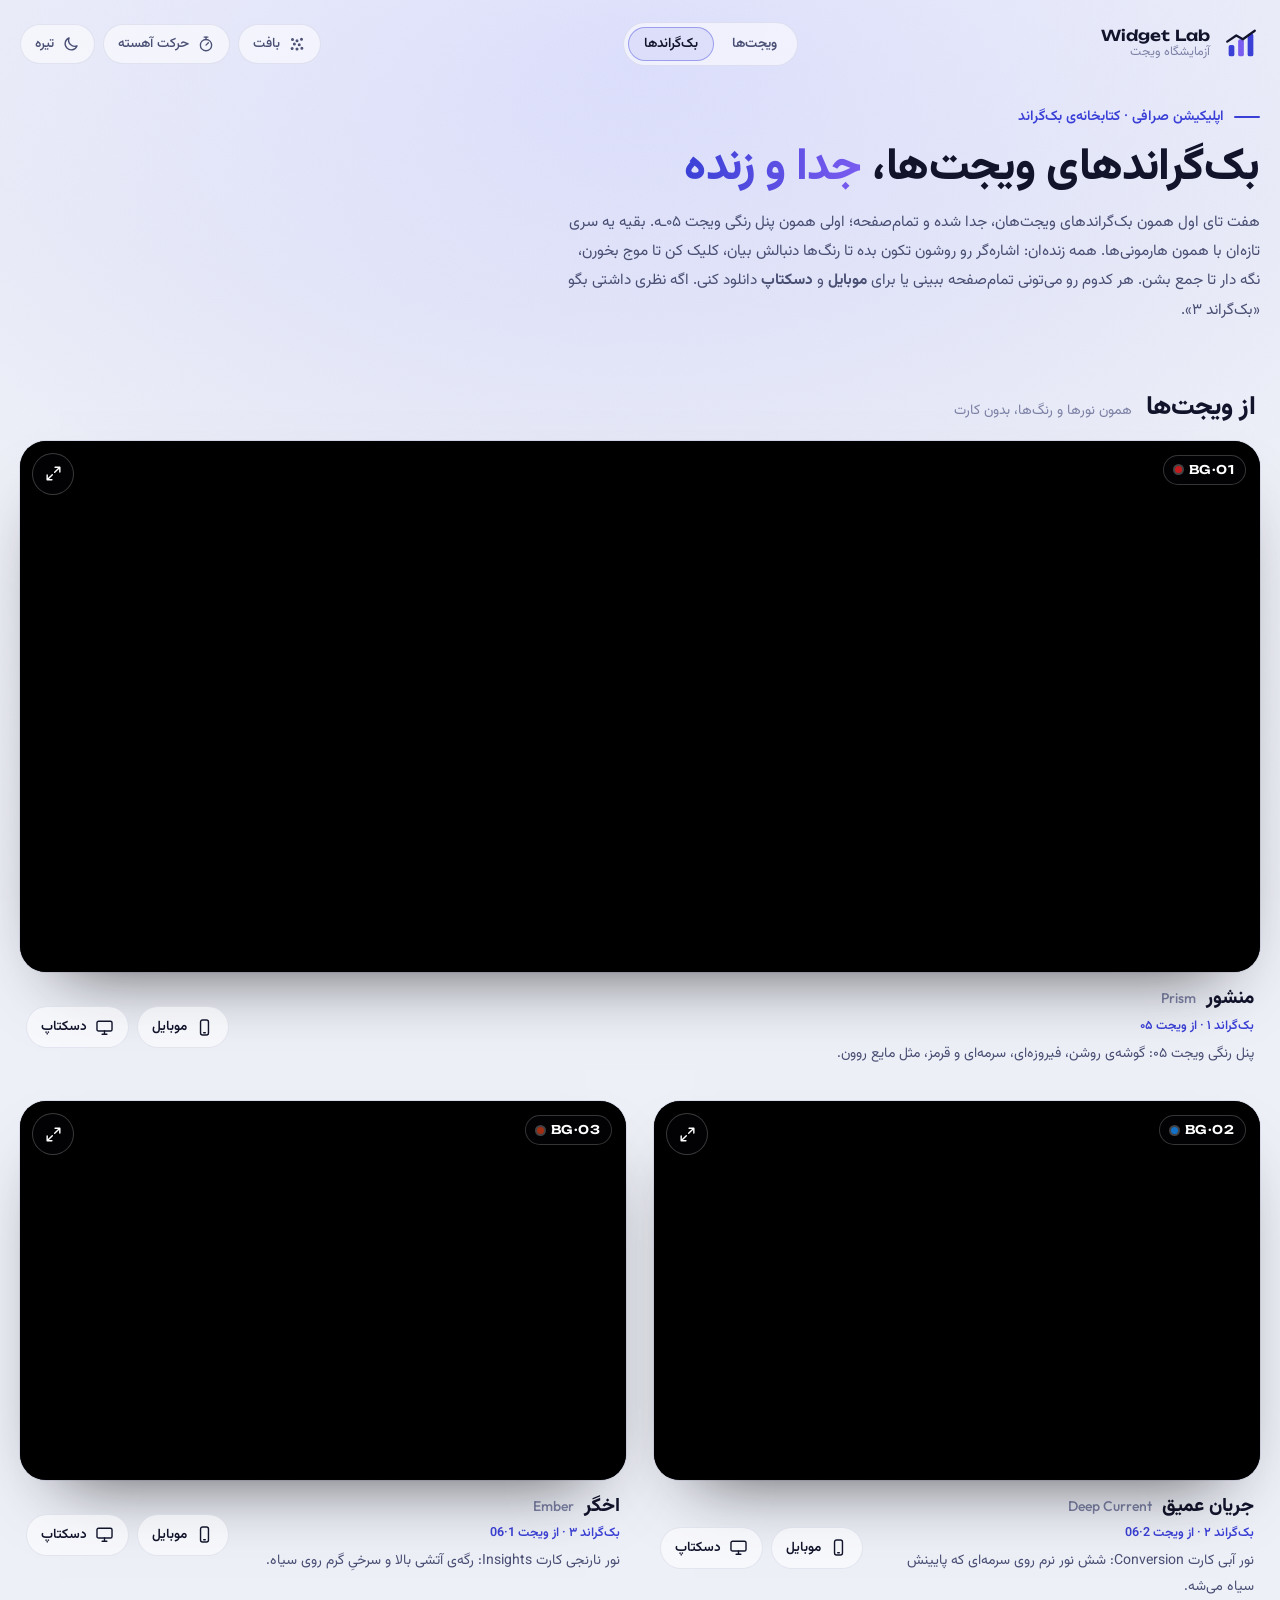
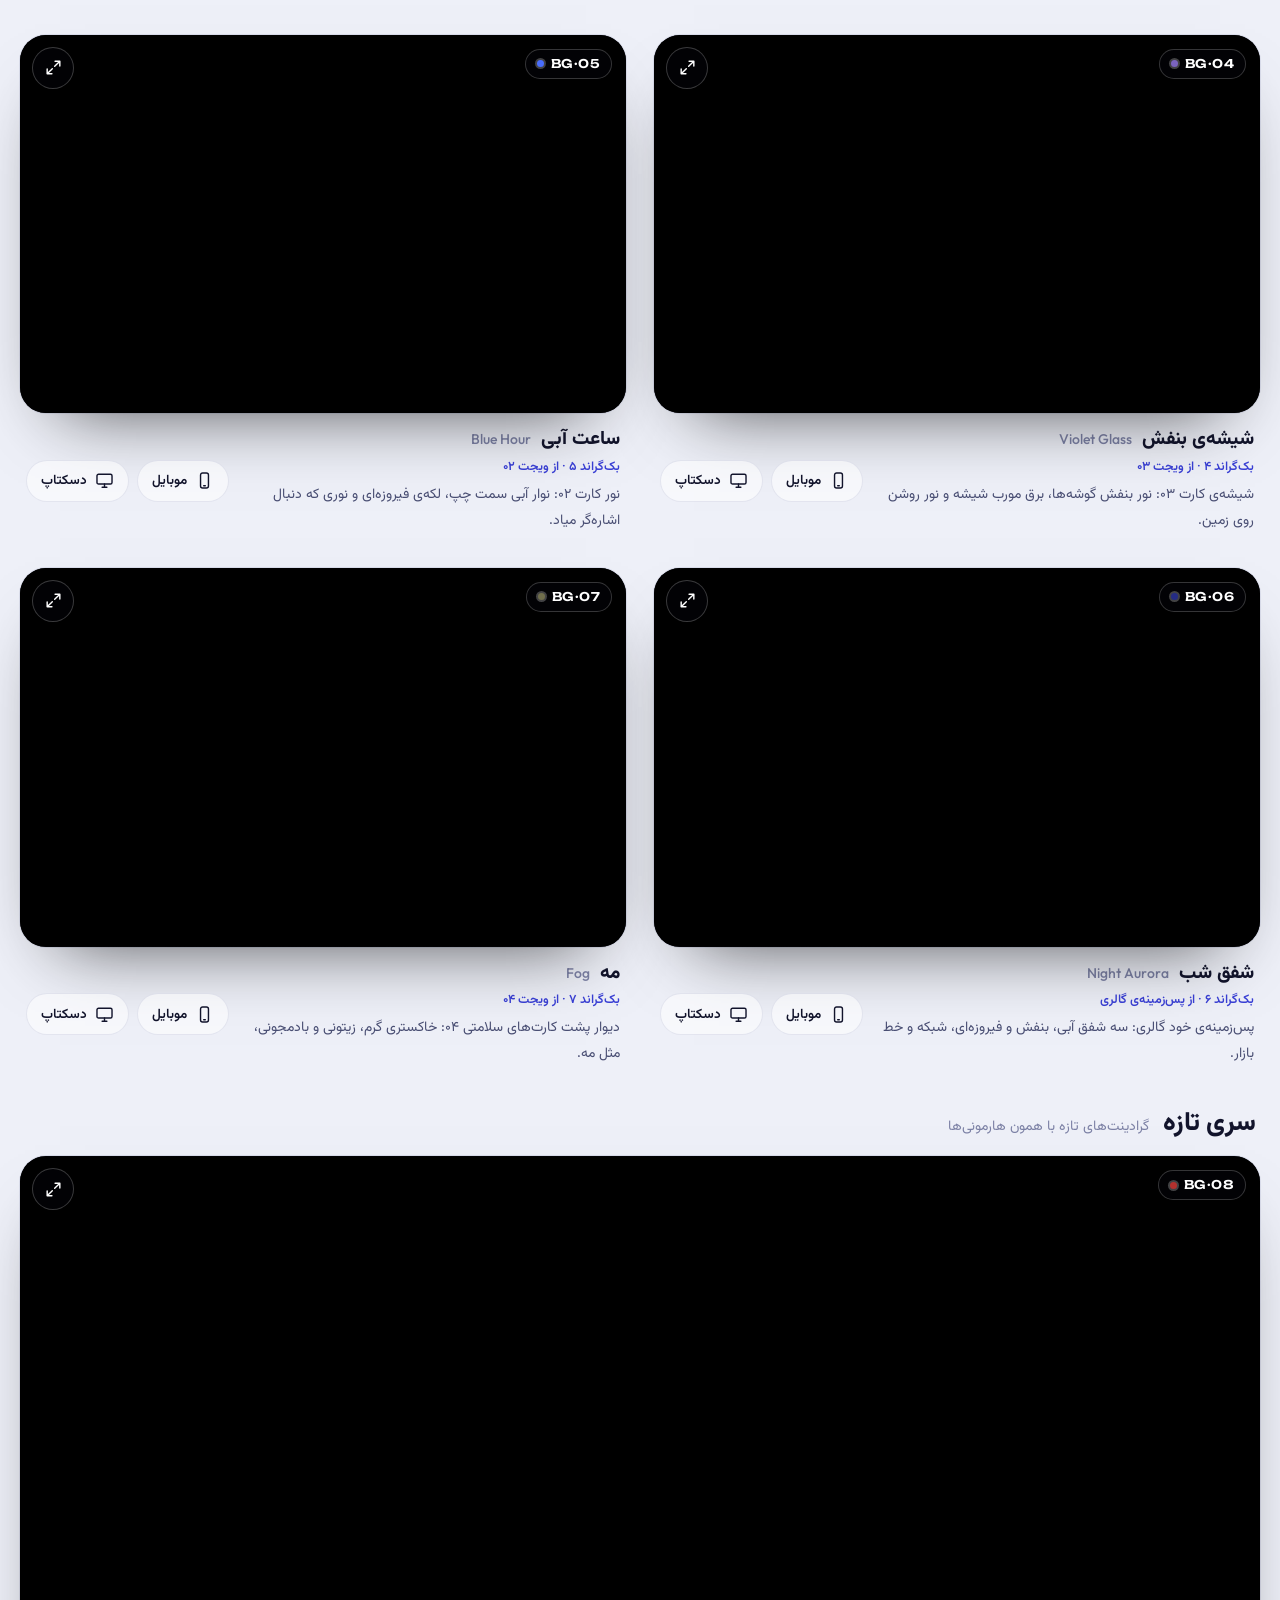
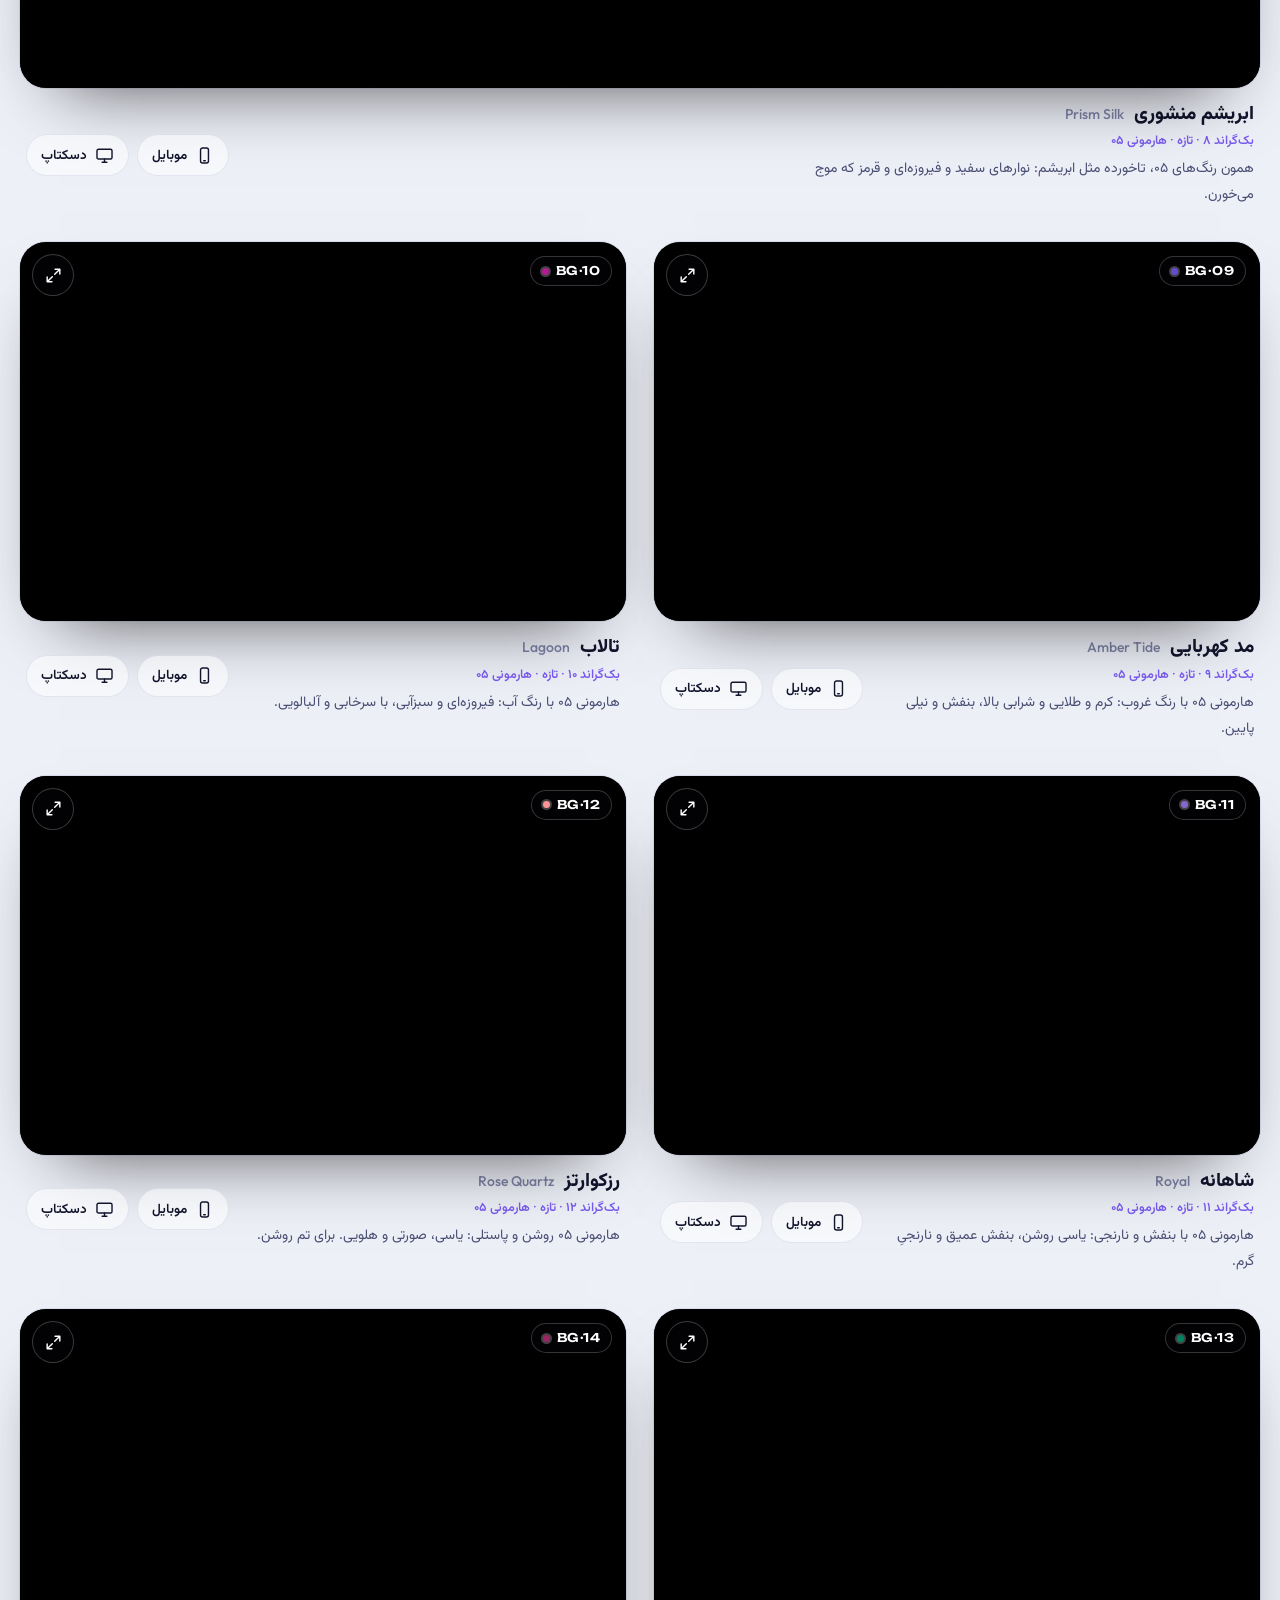
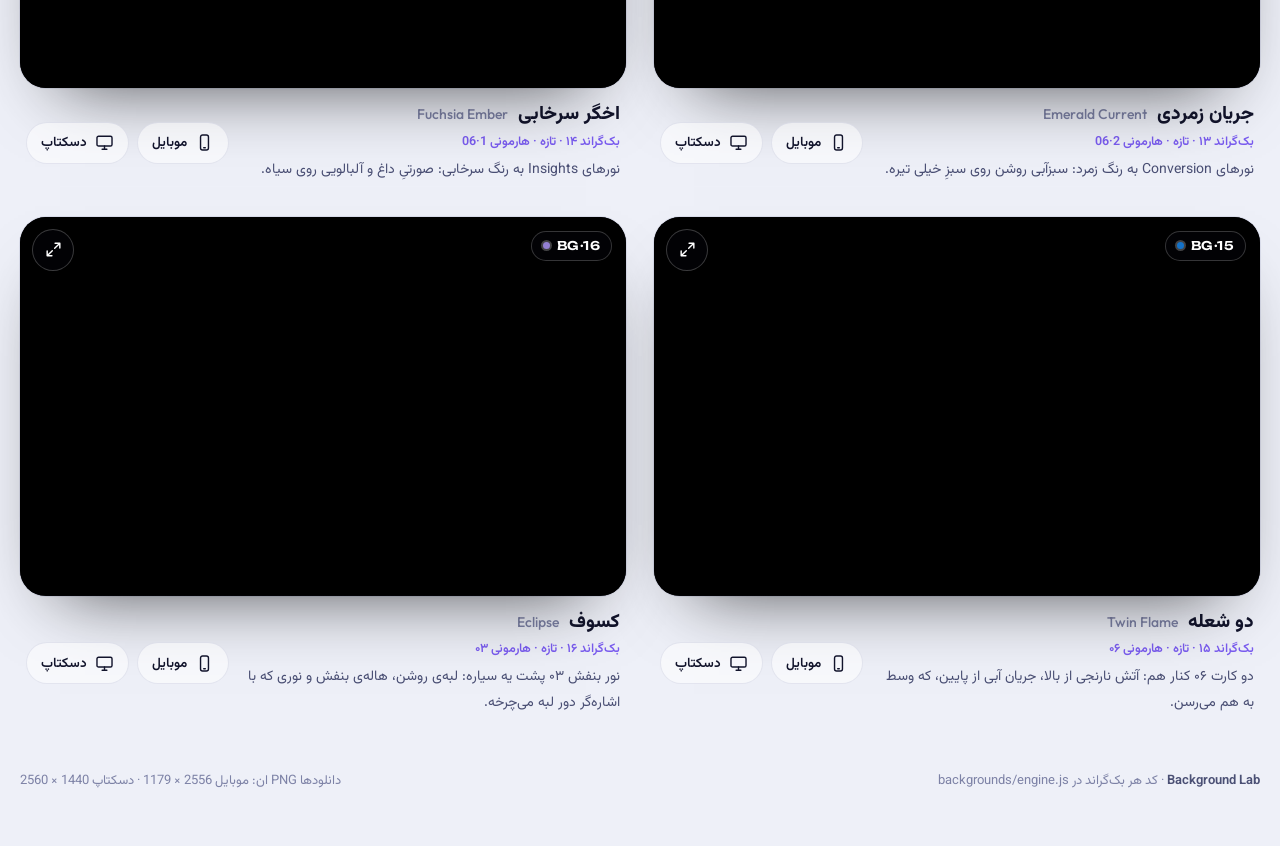
==== exchange-widgets/backgrounds/index.html @ 90648ab3 "Add the backgrounds section: the widgets' gradients, live and downloadable - backgrounds/: a page of" ====
<!doctype html>
<html lang="fa" dir="rtl">
<head>
<meta charset="utf-8">
<meta name="viewport" content="width=device-width, initial-scale=1, viewport-fit=cover">
<title>Background Lab</title>
<meta name="claude:viewport-fit-sides" content="cover">
<meta name="description" content="بک‌گراندهای گرادینت و شفق ویجت‌های اپ صرافی، جدا و زنده، با دانلود برای موبایل و دسکتاپ.">
<link rel="preconnect" href="https://fonts.googleapis.com">
<link rel="preconnect" href="https://fonts.gstatic.com" crossorigin>
<link rel="stylesheet" href="https://fonts.googleapis.com/css2?family=Outfit:wght@300..700&family=Unbounded:wght@500..800&family=Vazirmatn:wght@300..800&display=swap">
<!-- bundle:css -->
<link rel="stylesheet" href="../lab/lab.css">
<link rel="stylesheet" href="page.css">
<!-- /bundle:css -->
<script defer src="https://cdnjs.cloudflare.com/ajax/libs/gsap/3.13.0/gsap.min.js"></script>
<!-- bundle:js -->
<script defer src="../lab/lab.js"></script>
<script defer src="engine.js"></script>
<script defer src="page.js"></script>
<!-- /bundle:js -->
</head>
<body>
<!-- bundle:body -->
<div class="lab bgl" dir="rtl" lang="fa">
  <div class="bg" aria-hidden="true">
    <div class="bgl-ambient"></div>
    <div class="bg-grain"></div>
  </div>

  <header class="top">
    <a class="brand" href="#top" id="top">
      <svg class="brand-mark" viewBox="0 0 40 40" aria-hidden="true" focusable="false">
        <rect class="bm-bar" x="7" y="21" width="6" height="12" rx="2"/>
        <rect class="bm-bar b2" x="17" y="15" width="6" height="18" rx="2"/>
        <rect class="bm-bar" x="27" y="9" width="6" height="24" rx="2"/>
        <path class="bm-line" d="M5.5 17.5l9.5-6.5 7 4 12.5-9"/>
      </svg>
      <span class="brand-name"><b>Widget Lab</b><span>آزمایشگاه ویجت</span></span>
    </a>
    <nav class="sections" aria-label="بخش‌ها">
      <a href="../index.html" data-section="widgets">ویجت‌ها</a>
      <a href="#top" data-section="backgrounds" aria-current="page">بک‌گراندها</a>
    </nav>
    <div class="tools">
      <button class="tool" type="button" data-tool="grain" aria-pressed="false" title="بافت دانه‌دانه روی بک‌گراندها و فایل‌های دانلودی">
        <svg viewBox="0 0 24 24" aria-hidden="true" focusable="false"><circle cx="6" cy="6" r="1.1"/><circle cx="12" cy="7.5" r="1.1"/><circle cx="18" cy="5.5" r="1.1"/><circle cx="8.5" cy="12" r="1.1"/><circle cx="15" cy="13" r="1.1"/><circle cx="5.5" cy="18" r="1.1"/><circle cx="12" cy="18.5" r="1.1"/><circle cx="18.5" cy="17.5" r="1.1"/></svg>
        <span class="label">بافت</span>
      </button>
      <button class="tool" type="button" data-tool="slow" aria-pressed="false" title="همه‌ی حرکت‌ها چهار برابر آهسته">
        <svg viewBox="0 0 24 24" aria-hidden="true" focusable="false"><circle cx="12" cy="13.5" r="7.5"/><path d="M12 13.5l3.2-3.2"/><path d="M9.5 2.8h5"/><path d="M12 2.8v3.2"/></svg>
        <span class="label">حرکت آهسته</span>
      </button>
      <button class="tool" type="button" data-tool="theme" aria-label="پس‌زمینه‌ی روشن">
        <svg class="t-sun" viewBox="0 0 24 24" aria-hidden="true" focusable="false"><circle cx="12" cy="12" r="4"/><path d="M12 2.5v2M12 19.5v2M4.6 4.6 6 6M18 18l1.4 1.4M2.5 12h2M19.5 12h2M4.6 19.4 6 18M18 6l1.4-1.4"/></svg>
        <svg class="t-moon" viewBox="0 0 24 24" aria-hidden="true" focusable="false"><path d="M20 14.6A8.2 8.2 0 0 1 9.4 4a8.2 8.2 0 1 0 10.6 10.6z"/></svg>
        <span class="label">روشن</span>
      </button>
    </div>
  </header>

  <section class="intro" aria-labelledby="bgl-title">
    <p class="eyebrow">اپلیکیشن صرافی · کتابخانه‌ی بک‌گراند</p>
    <h1 id="bgl-title">بک‌گراندهای ویجت‌ها، <span class="grad">جدا و زنده</span></h1>
    <p class="lead">هفت تای اول همون بک‌گراندهای ویجت‌هان، جدا شده و تمام‌صفحه؛ اولی همون پنل رنگی ویجت ۰۵ـه. بقیه یه سری تازه‌ان با همون هارمونی‌ها. همه زنده‌ان: اشاره‌گر رو روشون تکون بده تا رنگ‌ها دنبالش بیان، کلیک کن تا موج بخورن، نگه دار تا جمع بشن. هر کدوم رو می‌تونی تمام‌صفحه ببینی یا برای <b>موبایل</b> و <b>دسکتاپ</b> دانلود کنی. اگه نظری داشتی بگو «بک‌گراند ۳».</p>
  </section>

  <section class="bgl-group" aria-labelledby="bgl-g1">
    <div class="bgl-head">
      <h2 id="bgl-g1">از ویجت‌ها</h2>
      <p>همون نورها و رنگ‌ها، بدون کارت</p>
    </div>
    <div class="bgl-grid" data-group="from"></div>
  </section>

  <section class="bgl-group" aria-labelledby="bgl-g2">
    <div class="bgl-head">
      <h2 id="bgl-g2">سری تازه</h2>
      <p>گرادینت‌های تازه با همون هارمونی‌ها</p>
    </div>
    <div class="bgl-grid" data-group="new"></div>
  </section>

  <footer class="foot">
    <p><b>Background Lab</b> · کد هر بک‌گراند در <bdi dir="ltr">backgrounds/engine.js</bdi></p>
    <p>دانلودها PNG ان: موبایل <bdi dir="ltr">1179 × 2556</bdi> · دسکتاپ <bdi dir="ltr">2560 × 1440</bdi></p>
  </footer>

  <div class="bgl-viewer" role="dialog" aria-modal="true" aria-labelledby="bglv-name" tabindex="-1" hidden>
    <canvas class="bgl-field" aria-hidden="true"></canvas>
    <canvas class="bglv-prev" aria-hidden="true"></canvas>
    <canvas class="bgl-over" aria-hidden="true"></canvas>
    <i class="bgl-grain" aria-hidden="true"></i>
    <div class="bglv-ui">
      <div class="bglv-top">
        <span class="bgl-num js-vnum">BG·01</span>
        <h2 class="bglv-name" id="bglv-name"><span class="js-vfa"></span><span class="bglv-en js-ven" lang="en" dir="ltr"></span></h2>
        <button class="bglv-btn bglv-close" type="button" aria-label="بستن" title="بستن (Esc)">
          <svg viewBox="0 0 24 24" aria-hidden="true" focusable="false"><path d="M6 6l12 12M18 6 6 18"/></svg>
        </button>
      </div>
      <p class="bglv-hint">اشاره‌گر رو تکون بده · کلیک کن · نگه دار</p>
      <div class="bglv-bar">
        <button class="bglv-btn" type="button" data-v="prev" aria-label="بک‌گراند قبلی" title="قبلی (→)">
          <svg viewBox="0 0 24 24" aria-hidden="true" focusable="false"><path d="M9 6l6 6-6 6"/></svg>
        </button>
        <button class="bglv-btn" type="button" data-v="pause" aria-pressed="false" aria-label="نگه داشتن حرکت" title="مکث (Space)">
          <svg class="i-pause" viewBox="0 0 24 24" aria-hidden="true" focusable="false"><path d="M9 6v12M15 6v12"/></svg>
          <svg class="i-play" viewBox="0 0 24 24" aria-hidden="true" focusable="false"><path d="M8 5.5v13l11-6.5z"/></svg>
        </button>
        <button class="bglv-btn is-wide js-dl" type="button" data-kind="phone" aria-label="دانلود برای موبایل">
          <svg viewBox="0 0 24 24" aria-hidden="true" focusable="false"><rect x="7" y="2.5" width="10" height="19" rx="2.6"/><path d="M11 18.6h2"/></svg>
          <span>موبایل</span>
        </button>
        <button class="bglv-btn is-wide js-dl" type="button" data-kind="desktop" aria-label="دانلود برای دسکتاپ">
          <svg viewBox="0 0 24 24" aria-hidden="true" focusable="false"><rect x="2.5" y="4" width="19" height="12.5" rx="2"/><path d="M9 20.5h6M12 16.5v4"/></svg>
          <span>دسکتاپ</span>
        </button>
        <button class="bglv-btn js-fs" type="button" aria-label="تمام‌صفحه‌ی واقعی" title="تمام‌صفحه">
          <svg viewBox="0 0 24 24" aria-hidden="true" focusable="false"><path d="M4 9V4h5M20 9V4h-5M4 15v5h5M20 15v5h-5"/></svg>
        </button>
        <button class="bglv-btn" type="button" data-v="next" aria-label="بک‌گراند بعدی" title="بعدی (←)">
          <svg viewBox="0 0 24 24" aria-hidden="true" focusable="false"><path d="M15 6l-6 6 6 6"/></svg>
        </button>
      </div>
    </div>
  </div>

  <p class="bgl-toast" role="status" aria-live="polite"></p>
</div>
<!-- /bundle:body -->
</body>
</html>
---- exchange-widgets/lab/lab.css ----
/* ==========================================================================
   Widget Lab · gallery shell for the exchange-app widgets
   Layout: a compact masthead, then one full-width "stage" per widget:
   the number and notes on the start side, the live widget on the end side.
   Palette: night ink with indigo light (dark-first); a pale ledger in light.
   ========================================================================== */
:root {
  color-scheme: dark;
  --bg: #05060d;
  --bg-lift: #0d1022;
  --ink: #eef0ff;
  --ink-2: #a9aed2;
  --ink-3: #6f7499;
  --accent: #8f94ff;
  --accent-2: #c3b5ff;
  --accent-wash: rgba(143, 148, 255, .14);
  --surface: rgba(255, 255, 255, .03);
  --surface-2: rgba(255, 255, 255, .055);
  --panel-a: rgba(16, 18, 38, .94);
  --panel-b: rgba(9, 10, 24, .96);
  --edge: rgba(255, 255, 255, .085);
  --edge-2: rgba(255, 255, 255, .17);
  --aurora-1: rgba(66, 80, 255, .5);
  --aurora-2: rgba(144, 92, 246, .34);
  --aurora-3: rgba(30, 190, 255, .17);
  --grid: rgba(165, 172, 255, .07);
  --market-line: rgba(150, 156, 255, .38);
  --market-fill: rgba(91, 97, 246, .12);
  --spot: rgba(110, 118, 255, .17);
  --grain: .085;
  --stage-glow: rgba(86, 96, 255, .3);
  --stage-dots: rgba(196, 202, 255, .1);
  --num-a: #ffffff;
  --num-b: #8f94ff;
  --focus: #c3c6ff;
  --w01-tray-a: #2a2d4a;
  --w01-tray-b: #14162c;
  --w01-tray-rim: rgba(255, 255, 255, .14);
  --w01-tray-drop: rgba(0, 0, 0, .5);
  --w01-floor: rgba(70, 78, 255, .28);

  --font-fa: "Vazirmatn", Tahoma, "Segoe UI", system-ui, sans-serif;
  --font-display: "Unbounded", "Outfit", "Vazirmatn", system-ui, sans-serif;
  --font-latin: "Outfit", "Vazirmatn", system-ui, sans-serif;
  --max: 1240px;
  --stage-r: 34px;
}
@media (prefers-color-scheme: light) {
  :root:not([data-theme="dark"]) {
    color-scheme: light;
    --bg: #eef0f8;
    --bg-lift: #f8f9fd;
    --ink: #12142c;
    --ink-2: #4a4f74;
    --ink-3: #7d82a6;
    --accent: #3a40d6;
    --accent-2: #7a5cf0;
    --accent-wash: rgba(58, 64, 214, .1);
    --surface: rgba(255, 255, 255, .55);
    --surface-2: rgba(255, 255, 255, .82);
    --panel-a: rgba(255, 255, 255, .9);
    --panel-b: rgba(247, 248, 253, .94);
    --edge: rgba(28, 34, 110, .09);
    --edge-2: rgba(28, 34, 110, .18);
    --aurora-1: rgba(120, 134, 255, .36);
    --aurora-2: rgba(196, 164, 255, .42);
    --aurora-3: rgba(120, 214, 255, .34);
    --grid: rgba(40, 50, 150, .07);
    --market-line: rgba(58, 64, 214, .36);
    --market-fill: rgba(58, 64, 214, .07);
    --spot: rgba(120, 132, 255, .16);
    --grain: .05;
    --stage-glow: rgba(120, 132, 255, .24);
    --stage-dots: rgba(40, 50, 150, .09);
    --num-a: #12142c;
    --num-b: #3a40d6;
    --focus: #3a40d6;
    --w01-tray-a: #ececec;
    --w01-tray-b: #cecece;
    --w01-tray-rim: rgba(255, 255, 255, .8);
    --w01-tray-drop: rgba(20, 24, 70, .2);
    --w01-floor: rgba(20, 24, 70, .2);
  }
}
:root[data-theme="light"] {
  color-scheme: light;
  --bg: #eef0f8;
  --bg-lift: #f8f9fd;
  --ink: #12142c;
  --ink-2: #4a4f74;
  --ink-3: #7d82a6;
  --accent: #3a40d6;
  --accent-2: #7a5cf0;
  --accent-wash: rgba(58, 64, 214, .1);
  --surface: rgba(255, 255, 255, .55);
  --surface-2: rgba(255, 255, 255, .82);
  --panel-a: rgba(255, 255, 255, .9);
  --panel-b: rgba(247, 248, 253, .94);
  --edge: rgba(28, 34, 110, .09);
  --edge-2: rgba(28, 34, 110, .18);
  --aurora-1: rgba(120, 134, 255, .36);
  --aurora-2: rgba(196, 164, 255, .42);
  --aurora-3: rgba(120, 214, 255, .34);
  --grid: rgba(40, 50, 150, .07);
  --market-line: rgba(58, 64, 214, .36);
  --market-fill: rgba(58, 64, 214, .07);
  --spot: rgba(120, 132, 255, .16);
  --grain: .05;
  --stage-glow: rgba(120, 132, 255, .24);
  --stage-dots: rgba(40, 50, 150, .09);
  --num-a: #12142c;
  --num-b: #3a40d6;
  --focus: #3a40d6;
  --w01-tray-a: #ececec;
  --w01-tray-b: #cecece;
  --w01-tray-rim: rgba(255, 255, 255, .8);
  --w01-tray-drop: rgba(20, 24, 70, .2);
  --w01-floor: rgba(20, 24, 70, .2);
}
:root[data-theme="dark"] { color-scheme: dark; }

*,
*::before,
*::after { box-sizing: border-box; }
html { -webkit-text-size-adjust: 100%; }
body {
  margin: 0;
  background: var(--bg);
  color: var(--ink);
  font-family: var(--font-fa);
}

.lab {
  position: relative;
  min-height: 100vh;
  overflow-x: clip;
  padding-left: max(16px, env(safe-area-inset-left, 0px));
  padding-right: max(16px, env(safe-area-inset-right, 0px));
  padding-block: 0 40px;
  font-family: var(--font-fa);
  color: var(--ink);
  background: var(--bg);
  isolation: isolate;
}
.lab ::selection { background: var(--accent-wash); }
.lab :focus-visible { outline: 2px solid var(--focus); outline-offset: 3px; }

/* ── background ───────────────────────────────────────────── */
.bg {
  position: fixed;
  inset: 0;
  z-index: -1;
  overflow: hidden;
  pointer-events: none;
  background: radial-gradient(120% 75% at 50% -12%, var(--bg-lift), var(--bg) 62%);
}
.bg-aurora {
  position: absolute;
  width: 72vmax;
  height: 72vmax;
  border-radius: 50%;
  background: radial-gradient(closest-side, var(--c), transparent 72%);
  will-change: transform;
  animation: lab-drift 40s ease-in-out infinite alternate;
}
.bg-aurora.a1 { --c: var(--aurora-1); top: -34vmax; left: -18vmax; }
.bg-aurora.a2 { --c: var(--aurora-2); top: -26vmax; right: -28vmax; animation-duration: 48s; animation-delay: -14s; }
.bg-aurora.a3 { --c: var(--aurora-3); top: 38vh; left: 22vw; width: 58vmax; height: 58vmax; animation-duration: 56s; animation-delay: -26s; }
@keyframes lab-drift {
  0% { transform: translate3d(0, 0, 0) scale(1); }
  50% { transform: translate3d(7vw, 5vh, 0) scale(1.12); }
  100% { transform: translate3d(-5vw, 9vh, 0) scale(.94); }
}
.bg-grid {
  position: absolute;
  inset: 0;
  background-image:
    linear-gradient(var(--grid) 1px, transparent 1px),
    linear-gradient(90deg, var(--grid) 1px, transparent 1px);
  background-size: 56px 56px;
  background-position: 50% 0;
  -webkit-mask-image: radial-gradient(ellipse 85% 65% at 50% 22%, #000 25%, transparent 78%);
  mask-image: radial-gradient(ellipse 85% 65% at 50% 22%, #000 25%, transparent 78%);
}
.bg-market { position: absolute; left: 0; right: 0; bottom: 0; height: 42vh; direction: ltr; }
.bg-market svg { position: absolute; left: 0; bottom: 0; width: 200%; height: 100%; will-change: transform; animation: lab-market 110s linear infinite; }
.bg-market svg.back { height: 82%; opacity: .55; animation-duration: 170s; }
.bg-market .m-line { fill: none; stroke: var(--market-line); stroke-width: 1.5; vector-effect: non-scaling-stroke; }
.bg-market .m-fill { fill: url(#lab-market-fill); }
.bg-market .m-stop-a { stop-color: var(--market-fill); }
.bg-market .m-stop-b { stop-color: var(--market-fill); stop-opacity: 0; }
@keyframes lab-market { to { transform: translate3d(-50%, 0, 0); } }
.bg-spot {
  position: absolute;
  left: 0;
  top: 0;
  width: 900px;
  height: 900px;
  margin: -450px 0 0 -450px;
  border-radius: 50%;
  background: radial-gradient(closest-side, var(--spot), transparent);
  transform: translate3d(50vw, 28vh, 0);
  will-change: transform;
}
.bg-grain {
  position: absolute;
  inset: 0;
  opacity: var(--grain);
  background-image: url("data:image/svg+xml,%3Csvg xmlns='http://www.w3.org/2000/svg' width='240' height='240'%3E%3Cfilter id='n'%3E%3CfeTurbulence type='fractalNoise' baseFrequency='.85' numOctaves='2' stitchTiles='stitch'/%3E%3CfeColorMatrix values='0 0 0 0 .5 0 0 0 0 .5 0 0 0 0 .55 0 0 0 1.4 -.35'/%3E%3C/filter%3E%3Crect width='100%25' height='100%25' filter='url(%23n)'/%3E%3C/svg%3E");
}

/* ── masthead ─────────────────────────────────────────────── */
.top {
  max-width: var(--max);
  margin-inline: auto;
  padding-block: 22px 0;
  display: flex;
  align-items: center;
  justify-content: space-between;
  gap: 16px;
  flex-wrap: wrap;
}
.brand { display: inline-flex; align-items: center; gap: 12px; color: var(--ink); text-decoration: none; }
.brand-mark { width: 38px; height: 38px; flex: none; }
.brand-mark .bm-bar { fill: var(--accent); }
.brand-mark .bm-bar.b2 { fill: var(--accent-2); }
.brand-mark .bm-line { fill: none; stroke: var(--ink); stroke-width: 2.4; stroke-linecap: round; stroke-linejoin: round; }
.brand-name { display: grid; gap: 2px; line-height: 1.1; }
.brand-name b { font: 600 15px/1.1 var(--font-display); letter-spacing: .01em; direction: ltr; text-align: start; }
.brand-name span { font-size: 12.5px; color: var(--ink-3); }

/* the section switch in the header: widgets | backgrounds */
.sections {
  display: inline-flex;
  padding: 4px;
  gap: 2px;
  border: 1px solid var(--edge);
  border-radius: 999px;
  background: var(--surface);
}
.sections a {
  display: inline-flex;
  align-items: center;
  height: 34px;
  padding-inline: 16px;
  border-radius: 999px;
  color: var(--ink-2);
  font: 600 13.5px/1 var(--font-fa);
  text-decoration: none;
  transition: background-color .25s ease, color .25s ease;
}
.sections a:hover { color: var(--ink); background: var(--surface-2); }
.sections a[aria-current="page"] { color: var(--ink); background: var(--accent-wash); box-shadow: inset 0 0 0 1px color-mix(in srgb, var(--accent) 40%, transparent); }
@media (max-width: 940px) {
  .sections { order: 3; width: 100%; justify-content: center; }
  .sections a { flex: 1; justify-content: center; }
}

.tools { display: flex; align-items: center; gap: 8px; }
.tool {
  display: inline-flex;
  align-items: center;
  gap: 8px;
  height: 40px;
  padding-inline: 14px;
  border: 1px solid var(--edge);
  border-radius: 999px;
  background: var(--surface);
  color: var(--ink-2);
  font: 500 13.5px/1 var(--font-fa);
  cursor: pointer;
  transition: background-color .25s ease, color .25s ease, border-color .25s ease, transform .25s ease;
}
.tool:hover { color: var(--ink); border-color: var(--edge-2); background: var(--surface-2); }
.tool:active { transform: scale(.97); }
.tool svg { width: 18px; height: 18px; flex: none; fill: none; stroke: currentColor; stroke-width: 1.8; stroke-linecap: round; stroke-linejoin: round; }
.tool[aria-pressed="true"] { color: var(--ink); background: var(--accent-wash); border-color: color-mix(in srgb, var(--accent) 45%, transparent); }
.tool .t-moon { display: none; }
:root[data-theme-now="light"] .tool .t-sun { display: none; }
:root[data-theme-now="light"] .tool .t-moon { display: block; }

/* ── intro ────────────────────────────────────────────────── */
.intro {
  max-width: var(--max);
  margin-inline: auto;
  padding-block: clamp(26px, 3.4vw, 40px) clamp(20px, 2.4vw, 28px);
  display: grid;
  gap: 12px;
}
.eyebrow {
  margin: 0;
  display: inline-flex;
  align-items: center;
  gap: 10px;
  color: var(--accent);
  font-size: 14px;
  font-weight: 600;
}
.eyebrow::before { content: ""; width: 26px; height: 2px; border-radius: 2px; background: currentColor; }
.intro h1 {
  margin: 0;
  font-weight: 800;
  font-size: clamp(28px, 3.5vw, 46px);
  line-height: 1.25;
  letter-spacing: -.01em;
  text-wrap: balance;
}
.intro h1 .grad {
  background: linear-gradient(90deg, var(--accent), var(--accent-2));
  -webkit-background-clip: text;
  background-clip: text;
  color: transparent;
}
.lead { margin: 0; max-width: 78ch; color: var(--ink-2); font-size: clamp(14.5px, 1.2vw, 16px); line-height: 1.9; }
.index { display: flex; flex-wrap: wrap; gap: 10px; margin-top: 4px; }
.index a {
  display: inline-flex;
  align-items: center;
  gap: 10px;
  min-height: 42px;
  padding: 6px 8px 6px 16px;
  border: 1px solid var(--edge);
  border-radius: 999px;
  background: var(--surface);
  color: var(--ink);
  font-size: 14px;
  text-decoration: none;
  transition: border-color .25s ease, background-color .25s ease, transform .25s ease;
}
.index a:hover { border-color: var(--edge-2); background: var(--surface-2); transform: translateY(-2px); }
.index a b {
  display: inline-grid;
  place-items: center;
  min-width: 34px;
  height: 30px;
  padding-inline: 8px;
  border-radius: 999px;
  background: var(--accent-wash);
  color: var(--accent);
  font: 600 12.5px/1 var(--font-display);
  direction: ltr;
}

/* ── stages ───────────────────────────────────────────────── */
.stages {
  max-width: var(--max);
  margin-inline: auto;
  display: grid;
  gap: 28px;
}
.stage {
  position: relative;
  display: grid;
  grid-template-columns: minmax(0, .92fr) minmax(0, 1.28fr);
  border: 1px solid var(--edge);
  border-radius: var(--stage-r);
  background: linear-gradient(180deg, var(--panel-a), var(--panel-b));
  box-shadow: 0 30px 80px -40px rgba(0, 0, 0, .55);
  overflow: hidden;
  overflow: clip;
  isolation: isolate;
  scroll-margin-top: 24px;
}
.stage::before {
  content: "";
  position: absolute;
  inset: 0;
  border-radius: inherit;
  padding: 1px;
  background: linear-gradient(140deg, color-mix(in srgb, var(--accent) 55%, transparent), transparent 35%, transparent 65%, color-mix(in srgb, var(--accent-2) 40%, transparent));
  -webkit-mask: linear-gradient(#000 0 0) content-box, linear-gradient(#000 0 0);
  -webkit-mask-composite: xor;
  mask: linear-gradient(#000 0 0) content-box exclude, linear-gradient(#000 0 0);
  pointer-events: none;
  opacity: .7;
}

.stage-info {
  min-width: 0;
  padding: clamp(24px, 3.2vw, 46px);
  display: flex;
  flex-direction: column;
  gap: 14px;
}
.stage-id { display: flex; align-items: flex-end; gap: 16px; flex-wrap: wrap; }
.stage-num {
  margin: 0;
  direction: ltr;
  display: inline-flex;
  font: 700 clamp(86px, 10.5vw, 148px)/.8 var(--font-display);
  letter-spacing: -.05em;
  background: linear-gradient(180deg, var(--num-a) 10%, var(--num-b) 95%);
  -webkit-background-clip: text;
  background-clip: text;
  color: transparent;
  padding-block: .06em .02em;
}
.stage-num span { display: inline-block; animation: lab-num-in 1.3s cubic-bezier(.16, 1, .3, 1) both; }
.stage-num span:nth-child(2) { animation-delay: .12s; }
@keyframes lab-num-in {
  from { transform: translateY(42%) rotateX(70deg); opacity: 0; filter: blur(6px); }
  to { transform: none; opacity: 1; filter: none; }
}
.stage-kicker { margin: 0 0 .5em; display: grid; gap: 4px; }
.stage-kicker b { font-size: 15px; font-weight: 700; color: var(--accent); }
.stage-kicker span { font: 500 12px/1.2 var(--font-latin); color: var(--ink-3); letter-spacing: .08em; text-transform: uppercase; direction: ltr; text-align: end; }
.stage-title { margin: 6px 0 0; font-size: clamp(24px, 2.6vw, 32px); font-weight: 800; line-height: 1.3; text-wrap: balance; }
.stage-en { margin: -4px 0 0; color: var(--ink-3); font: 500 14px/1.4 var(--font-latin); direction: ltr; text-align: end; }
.stage-desc { margin: 4px 0 0; color: var(--ink-2); font-size: 15px; line-height: 1.95; max-width: 46ch; }

.hints { list-style: none; margin: 6px 0 0; padding: 0; display: grid; gap: 10px; }
.hints li {
  display: grid;
  grid-template-columns: 36px minmax(0, 1fr);
  gap: 12px;
  align-items: center;
  font-size: 14px;
  line-height: 1.75;
  color: var(--ink-2);
}
.hints li b { color: var(--ink); font-weight: 600; }
.hints svg {
  width: 36px;
  height: 36px;
  padding: 8px;
  border-radius: 12px;
  border: 1px solid var(--edge);
  background: var(--surface);
  fill: none;
  stroke: var(--accent);
  stroke-width: 1.8;
  stroke-linecap: round;
  stroke-linejoin: round;
}

.stage-actions { display: flex; flex-wrap: wrap; gap: 10px; margin-top: 10px; }
.btn {
  display: inline-flex;
  align-items: center;
  gap: 9px;
  height: 44px;
  padding-inline: 18px;
  border: 1px solid var(--edge);
  border-radius: 999px;
  background: var(--surface);
  color: var(--ink);
  font: 600 14px/1 var(--font-fa);
  cursor: pointer;
  transition: background-color .25s ease, border-color .25s ease, transform .2s ease;
}
.btn:hover { background: var(--surface-2); border-color: var(--edge-2); }
.btn:active { transform: scale(.97); }
.btn svg { width: 18px; height: 18px; fill: none; stroke: currentColor; stroke-width: 2; stroke-linecap: round; stroke-linejoin: round; }
.btn.primary { background: var(--accent); border-color: transparent; color: #fff; }
:root[data-theme-now="dark"] .btn.primary { color: #0b0c1d; }
.btn.primary:hover { background: color-mix(in srgb, var(--accent) 88%, #fff); }
.btn .dot { width: 9px; height: 9px; border-radius: 50%; background: var(--ink-3); box-shadow: 0 0 0 0 transparent; transition: background-color .25s ease; }
.btn[aria-pressed="true"] { border-color: color-mix(in srgb, #2fd27a 55%, transparent); background: color-mix(in srgb, #2fd27a 12%, transparent); }
.btn[aria-pressed="true"] .dot { background: #2fd27a; animation: lab-live 1.6s ease-out infinite; }
@keyframes lab-live {
  0% { box-shadow: 0 0 0 0 rgba(47, 210, 122, .55); }
  100% { box-shadow: 0 0 0 10px rgba(47, 210, 122, 0); }
}
.stage-path {
  margin-top: auto;
  padding-top: 14px;
  align-self: flex-start;
  color: var(--ink-3);
  font: 500 12.5px/1.4 ui-monospace, "SFMono-Regular", Menlo, Consolas, monospace;
  direction: ltr;
}

.stage-show {
  position: relative;
  min-width: 0;
  min-height: clamp(420px, 46vw, 640px);
  display: grid;
  place-items: center;
  padding: clamp(30px, 3vw, 44px) clamp(20px, 4vw, 60px) clamp(40px, 4vw, 56px);
  border-inline-start: 1px solid var(--edge);
  background:
    radial-gradient(58% 52% at 50% 48%, var(--stage-glow), transparent 72%),
    radial-gradient(var(--stage-dots) 1px, transparent 1.6px) 0 0 / 22px 22px;
}
.stage-tag {
  position: absolute;
  top: 18px;
  inset-inline-end: 18px;
  display: inline-flex;
  align-items: center;
  gap: 8px;
  padding: 7px 12px;
  border: 1px solid var(--edge-2);
  border-radius: 999px;
  background: var(--surface);
  color: var(--ink-2);
  font: 600 12px/1 var(--font-display);
  letter-spacing: .04em;
  direction: ltr;
}
.stage-tag i { width: 7px; height: 7px; border-radius: 50%; background: var(--accent); }
.stage-mount { width: min(100%, 500px); }
.stage-mount.is-wide { width: min(100%, 640px); }
.stage-mount.is-tall { width: min(100%, 460px); }
.stage-mount.is-full { width: min(100%, 1100px); }

/* a set wider than the stage's right column: notes on top, the set below at full width */
.stage.is-full { grid-template-columns: minmax(0, 1fr); }
.stage.is-full .stage-show { border-inline-start: 0; border-top: 1px solid var(--edge); min-height: 0; padding-top: clamp(56px, 6vw, 72px); }
@media (min-width: 941px) {
  .stage.is-full .stage-info { display: grid; grid-template-columns: minmax(0, 1fr) minmax(0, 1fr); column-gap: clamp(32px, 5vw, 72px); row-gap: 14px; align-content: start; }
  .stage.is-full .stage-info > * { grid-column: 1; }
  .stage.is-full .hints { grid-column: 2; grid-row: 1 / span 5; align-self: start; margin-top: 0; }
  .stage.is-full .stage-actions { grid-column: 2; grid-row: 6; }
  .stage.is-full .stage-path { grid-column: 2; grid-row: 7; }
}

/* rolling digits from lab/kit.js (the sets use them) */
.kit-odo { display: inline-flex; height: 1.2em; line-height: 1.2em; white-space: nowrap; vertical-align: baseline; }
.kit-odo .odo-c {
  display: inline-block;
  position: relative;
  flex: none;
  height: 1.2em;
  margin-inline: -.1em;
  padding-inline: .1em;
  overflow: hidden;
  box-sizing: border-box;
  -webkit-mask-image: linear-gradient(to bottom, transparent 0, #000 20%, #000 84%, transparent 100%);
  mask-image: linear-gradient(to bottom, transparent 0, #000 20%, #000 84%, transparent 100%);
}
.kit-odo .odo-c.is-glyph { overflow: visible; -webkit-mask-image: none; mask-image: none; }
.kit-odo .odo-s { display: block; white-space: pre; line-height: 1.2em; text-align: left; will-change: transform; }

/* a set's sub-numbers: each chip points at one card of the set */
.stage-subs {
  list-style: none;
  margin: 2px 0 4px;
  padding: 0;
  display: grid;
  grid-template-columns: repeat(auto-fill, minmax(min(100%, 168px), 1fr));
  gap: 8px;
}
.stage-subs button {
  width: 100%;
  min-height: 48px;
  display: flex;
  align-items: center;
  gap: 10px;
  padding: 6px 8px;
  border: 1px solid var(--edge);
  border-radius: 14px;
  background: var(--surface);
  color: var(--ink);
  font: 600 14px/1.25 var(--font-fa);
  text-align: start;
  cursor: pointer;
  transition: border-color .25s ease, background-color .25s ease, transform .25s ease;
}
.stage-subs button:hover, .stage-subs button:focus-visible, .stage-subs button.is-on { border-color: var(--edge-2); background: var(--surface-2); transform: translateY(-2px); }
.stage-subs b {
  flex: none;
  display: inline-grid;
  place-items: center;
  min-width: 48px;
  height: 30px;
  padding-inline: 8px;
  border-radius: 999px;
  background: var(--accent-wash);
  color: var(--accent);
  font: 600 12px/1 var(--font-display);
  letter-spacing: .02em;
  direction: ltr;
}
.stage-subs span { display: grid; gap: 2px; min-width: 0; }
.stage-subs i { font: 500 11.5px/1.2 var(--font-latin); font-style: normal; color: var(--ink-3); direction: ltr; text-align: end; }

.foot {
  max-width: var(--max);
  margin: 40px auto 0;
  display: flex;
  flex-wrap: wrap;
  gap: 8px 22px;
  justify-content: space-between;
  color: var(--ink-3);
  font-size: 13px;
  line-height: 1.8;
}
.foot b { color: var(--ink-2); font-weight: 600; }

@media (max-width: 940px) {
  .stage { grid-template-columns: minmax(0, 1fr); }
  .stage-show { order: -1; border-inline-start: 0; border-bottom: 1px solid var(--edge); min-height: 0; }
  .stage-mount { width: min(100%, 440px); }
  .stage-num { font-size: clamp(72px, 18vw, 120px); }
}
@media (max-width: 520px) {
  .tool .label { display: none; }
  .tool { padding-inline: 11px; }
  .stage-show { padding: 60px 12px 40px; }
  .stage-info { padding: 22px 18px 26px; }
}

@media (prefers-reduced-motion: reduce) {
  .bg-aurora, .bg-market svg, .stage-num span { animation: none; }
  .btn[aria-pressed="true"] .dot { animation: none; }
}
---- exchange-widgets/backgrounds/page.css ----
/* ==========================================================================
   Background Lab · page styles (on top of lab/lab.css: tokens, header, intro)
   Tiles: a live frame (small canvas scaled up smooth + a crisp overlay +
   grain) and a caption. The viewer is a full-window overlay of one frame.
   ========================================================================== */
.bgl { --bgl-r: 26px; }

/* page background: calm, lit by the background under the pointer */
.bgl .bg { background: radial-gradient(120% 75% at 50% -12%, var(--bg-lift), var(--bg) 62%); }
.bgl-ambient {
  position: absolute;
  left: 50%;
  top: 0;
  width: 140vmax;
  height: 90vmax;
  margin-left: -70vmax;
  margin-top: -40vmax;
  border-radius: 50%;
  background: radial-gradient(closest-side, var(--amb, rgba(110, 118, 255, .2)), transparent);
  opacity: .9;
  transition: opacity 1.2s ease;
}

/* ── groups and tiles ─────────────────────────────────────── */
.bgl-group { max-width: var(--max); margin: clamp(24px, 3vw, 40px) auto 0; }
.bgl-head { display: flex; align-items: baseline; gap: 6px 14px; flex-wrap: wrap; margin: 0 4px 16px; }
.bgl-head h2 { margin: 0; font-size: clamp(20px, 2.2vw, 26px); font-weight: 800; line-height: 1.3; }
.bgl-head p { margin: 0; color: var(--ink-3); font-size: 14px; }
.bgl-grid { display: grid; grid-template-columns: repeat(2, minmax(0, 1fr)); gap: clamp(22px, 2.6vw, 34px) clamp(18px, 2.2vw, 28px); }
.bgl-tile { min-width: 0; display: grid; gap: 14px; align-content: start; }
.bgl-tile.is-hero { grid-column: 1 / -1; }

.bgl-frame {
  position: relative;
  aspect-ratio: 16 / 10;
  border-radius: var(--bgl-r);
  overflow: hidden;
  overflow: clip;
  isolation: isolate;
  background: #05060d;
  box-shadow: 0 34px 70px -40px rgba(0, 0, 0, .75), 0 0 0 1px var(--edge);
  touch-action: pan-y;
  -webkit-touch-callout: none;
  -webkit-user-select: none;
  user-select: none;
  -webkit-tap-highlight-color: transparent;
  cursor: crosshair;
  transform: translateZ(0);
}
.bgl-tile.is-hero .bgl-frame { aspect-ratio: 21 / 9; }
.bgl-field, .bgl-over, .bglv-prev { position: absolute; inset: 0; width: 100%; height: 100%; display: block; }
.bgl-over { pointer-events: none; }
.bgl-grain {
  position: absolute;
  inset: 0;
  pointer-events: none;
  background-image: var(--bgl-grain, none);
  background-size: var(--bgl-grain-size, 128px);
  mix-blend-mode: overlay;
  opacity: .3;
  transition: opacity .4s ease;
}
.bgl.no-grain .bgl-grain { opacity: .07; }   /* just enough to dither dark gradients */

/* the frame's entrance: a soft rise as it scrolls in */
.bgl-tile { opacity: 0; transform: translate3d(0, 28px, 0); transition: opacity .9s ease, transform 1.1s cubic-bezier(.16, 1, .3, 1); }
.bgl-tile.is-in { opacity: 1; transform: none; }
.bgl.is-still .bgl-tile { opacity: 1; transform: none; transition: none; }

/* chips on the frame */
.bgl-num {
  position: absolute;
  z-index: 2;
  top: 14px;
  right: 14px;   /* physical: the chip itself reads left to right */
  display: inline-flex;
  align-items: center;
  gap: 7px;
  height: 30px;
  padding-inline: 11px;
  border: 1px solid rgba(255, 255, 255, .2);
  border-radius: 999px;
  background: rgba(8, 9, 20, .26);
  -webkit-backdrop-filter: blur(10px) saturate(1.3);
  backdrop-filter: blur(10px) saturate(1.3);
  color: #fff;
  font: 600 12px/1 var(--font-display);
  letter-spacing: .04em;
  direction: ltr;
  pointer-events: none;
}
.bgl-num i { width: 7px; height: 7px; border-radius: 50%; background: var(--dot, #fff); box-shadow: 0 0 0 2px rgba(255, 255, 255, .25); }
.bgl-open {
  position: absolute;
  z-index: 2;
  top: 12px;
  left: 12px;
  display: grid;
  place-items: center;
  width: 42px;
  height: 42px;
  padding: 0;
  border: 1px solid rgba(255, 255, 255, .22);
  border-radius: 50%;
  background: rgba(8, 9, 20, .26);
  -webkit-backdrop-filter: blur(10px) saturate(1.3);
  backdrop-filter: blur(10px) saturate(1.3);
  color: #fff;
  cursor: pointer;
  transition: transform .35s cubic-bezier(.3, 1.6, .5, 1), background-color .25s ease;
}
.bgl-open:hover { transform: scale(1.08); background: rgba(8, 9, 20, .42); }
.bgl-open:active { transform: scale(.94); }
.bgl-open svg, .bgl-btn svg, .bglv-btn svg { width: 19px; height: 19px; fill: none; stroke: currentColor; stroke-width: 1.8; stroke-linecap: round; stroke-linejoin: round; }

/* caption */
.bgl-cap { display: grid; grid-template-columns: minmax(0, 1fr) auto; gap: 4px 18px; padding-inline: 6px; }
.bgl-title { grid-column: 1; display: flex; align-items: baseline; flex-wrap: wrap; gap: 4px 10px; margin: 0; }
.bgl-title b { font-size: 19px; font-weight: 800; line-height: 1.35; }
.bgl-title span { font: 500 14px/1.2 var(--font-latin); color: var(--ink-3); }
.bgl-from { grid-column: 1; margin: 0; font-size: 12.5px; font-weight: 600; color: var(--accent); }
.bgl-from.is-new { color: var(--accent-2); }
.bgl-note { grid-column: 1; margin: 2px 0 0; max-width: 60ch; color: var(--ink-2); font-size: 14px; line-height: 1.85; }
.bgl-acts { grid-column: 2; grid-row: 1 / span 3; align-self: center; display: flex; gap: 8px; }
.bgl.no-dl .js-dl { display: none; }

.bgl-btn, .bglv-btn { position: relative; overflow: hidden; }
.bgl-btn {
  display: inline-flex;
  align-items: center;
  gap: 8px;
  height: 42px;
  padding-inline: 14px;
  border: 1px solid var(--edge);
  border-radius: 999px;
  background: var(--surface);
  color: var(--ink);
  font: 600 13.5px/1 var(--font-fa);
  cursor: pointer;
  transition: background-color .25s ease, border-color .25s ease, transform .2s ease;
}
.bgl-btn:hover { background: var(--surface-2); border-color: var(--edge-2); }
.bgl-btn:active { transform: scale(.96); }
/* progress while a download renders: the button fills from the start side */
.bgl-btn::before, .bglv-btn::before {
  content: "";
  position: absolute;
  inset: 0;
  background: var(--accent-wash);
  transform: scaleX(var(--p, 0));
  transform-origin: 100% 50%;
  opacity: 0;
  transition: opacity .3s ease;
}
.bglv-btn::before { background: rgba(255, 255, 255, .2); }
.is-busy::before { opacity: 1; }
.bgl-btn > *, .bglv-btn > * { position: relative; }
.is-busy { cursor: progress; }

/* ── the viewer ───────────────────────────────────────────── */
.bgl-viewer { position: fixed; inset: 0; z-index: 60; background: #000; overflow: hidden; touch-action: none; -webkit-user-select: none; user-select: none; cursor: crosshair; }
.bgl-viewer[hidden] { display: none; }
.bgl-viewer:focus { outline: none; }
.bgl-viewer.is-idle { cursor: none; }
.bglv-prev { opacity: 0; pointer-events: none; }
.bglv-ui {
  position: absolute;
  inset: 0;
  display: flex;
  flex-direction: column;
  justify-content: space-between;
  padding: max(16px, env(safe-area-inset-top, 0px)) max(16px, env(safe-area-inset-right, 0px)) max(18px, env(safe-area-inset-bottom, 0px)) max(16px, env(safe-area-inset-left, 0px));
  pointer-events: none;
  color: #fff;
  transition: opacity .6s ease;
}
.bgl-viewer.is-idle .bglv-ui { opacity: 0; }
.bglv-top, .bglv-bar { display: flex; align-items: center; gap: 10px; pointer-events: auto; }
.bglv-top .bgl-num { position: static; flex: none; }
.bglv-name { flex: 1; min-width: 0; margin: 0; display: flex; align-items: baseline; gap: 10px; font-size: 18px; font-weight: 800; text-shadow: 0 1px 12px rgba(0, 0, 0, .35); white-space: nowrap; overflow: hidden; text-overflow: ellipsis; }
.bglv-en { font: 500 14px/1.2 var(--font-latin); opacity: .75; }
.bglv-hint { align-self: center; margin: 0; padding: 8px 14px; border-radius: 999px; background: rgba(8, 9, 20, .24); -webkit-backdrop-filter: blur(10px); backdrop-filter: blur(10px); font-size: 13px; opacity: .9; transition: opacity .8s ease; }
.bglv-hint.is-gone { opacity: 0; }
.bglv-bar { align-self: center; gap: 8px; padding: 6px; border: 1px solid rgba(255, 255, 255, .16); border-radius: 999px; background: rgba(8, 9, 20, .3); -webkit-backdrop-filter: blur(14px) saturate(1.4); backdrop-filter: blur(14px) saturate(1.4); }
.bglv-btn {
  display: inline-flex;
  align-items: center;
  justify-content: center;
  gap: 8px;
  min-width: 44px;
  height: 44px;
  padding: 0;
  border: 0;
  border-radius: 999px;
  background: transparent;
  color: #fff;
  font: 600 13.5px/1 var(--font-fa);
  cursor: pointer;
  transition: background-color .25s ease, transform .2s ease;
}
.bglv-btn.is-wide { padding-inline: 14px; }
.bglv-btn:hover { background: rgba(255, 255, 255, .12); }
.bglv-btn:active { transform: scale(.94); }
.bglv-btn:focus-visible, .bgl-open:focus-visible { outline: 2px solid #fff; outline-offset: 2px; }
.bglv-close { flex: none; border: 1px solid rgba(255, 255, 255, .2); background: rgba(8, 9, 20, .3); -webkit-backdrop-filter: blur(10px); backdrop-filter: blur(10px); }
.bglv-btn .i-play { display: none; }
.bglv-btn[aria-pressed="true"] .i-play { display: block; }
.bglv-btn[aria-pressed="true"] .i-pause { display: none; }
.bglv-btn[aria-pressed="true"] { background: rgba(255, 255, 255, .16); }
.bgl.no-fs .js-fs { display: none; }

/* toast */
.bgl-toast {
  position: fixed;
  z-index: 70;
  left: 50%;
  bottom: max(22px, env(safe-area-inset-bottom, 0px));
  margin: 0;
  padding: 11px 18px;
  border: 1px solid var(--edge-2);
  border-radius: 999px;
  background: var(--panel-a);
  -webkit-backdrop-filter: blur(12px);
  backdrop-filter: blur(12px);
  color: var(--ink);
  font-size: 14px;
  box-shadow: 0 18px 40px -18px rgba(0, 0, 0, .6);
  transform: translate(-50%, 16px);
  opacity: 0;
  pointer-events: none;
  transition: opacity .3s ease, transform .45s cubic-bezier(.2, 1.4, .4, 1);
}
.bgl-toast.is-on { opacity: 1; transform: translate(-50%, 0); }
.bgl-viewer:not([hidden]) ~ .bgl-toast { bottom: calc(max(18px, env(safe-area-inset-bottom, 0px)) + 76px); background: rgba(8, 9, 20, .55); color: #fff; border-color: rgba(255, 255, 255, .18); }

/* ── narrow screens ───────────────────────────────────────── */
@media (max-width: 760px) {
  .bgl-grid { grid-template-columns: minmax(0, 1fr); }
  .bgl-frame, .bgl-tile.is-hero .bgl-frame { aspect-ratio: 4 / 5; }
  .bgl-cap { grid-template-columns: minmax(0, 1fr); }
  .bgl-acts { grid-column: 1; grid-row: auto; margin-top: 8px; }
  .bgl-acts .bgl-btn { flex: 1; justify-content: center; }
}
@media (max-width: 520px) {
  .bglv-btn.is-wide span { display: none; }
  .bglv-btn.is-wide { padding-inline: 0; }
  .bglv-hint { font-size: 12px; }
}

@media (prefers-reduced-motion: reduce) {
  .bgl-tile { opacity: 1; transform: none; transition: none; }
  .bglv-ui, .bgl-grain, .bgl-ambient { transition: none; }
}
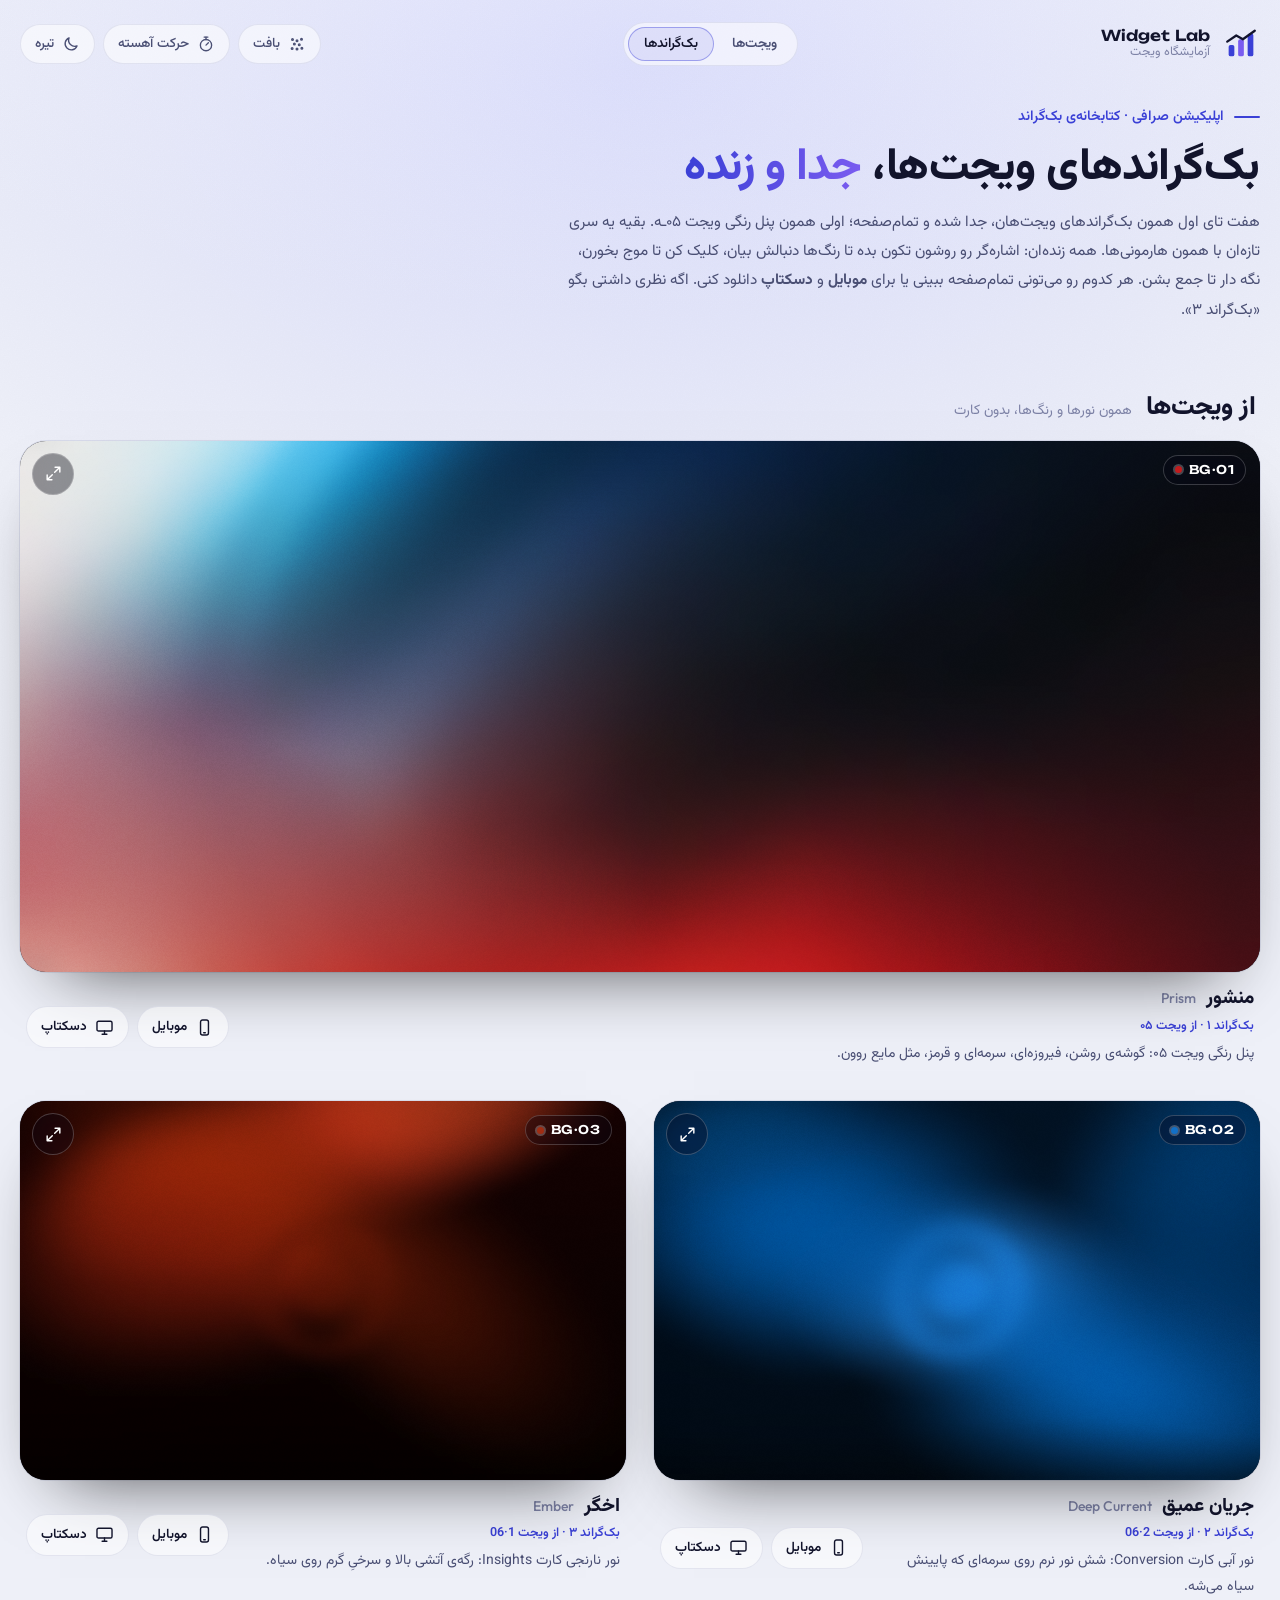
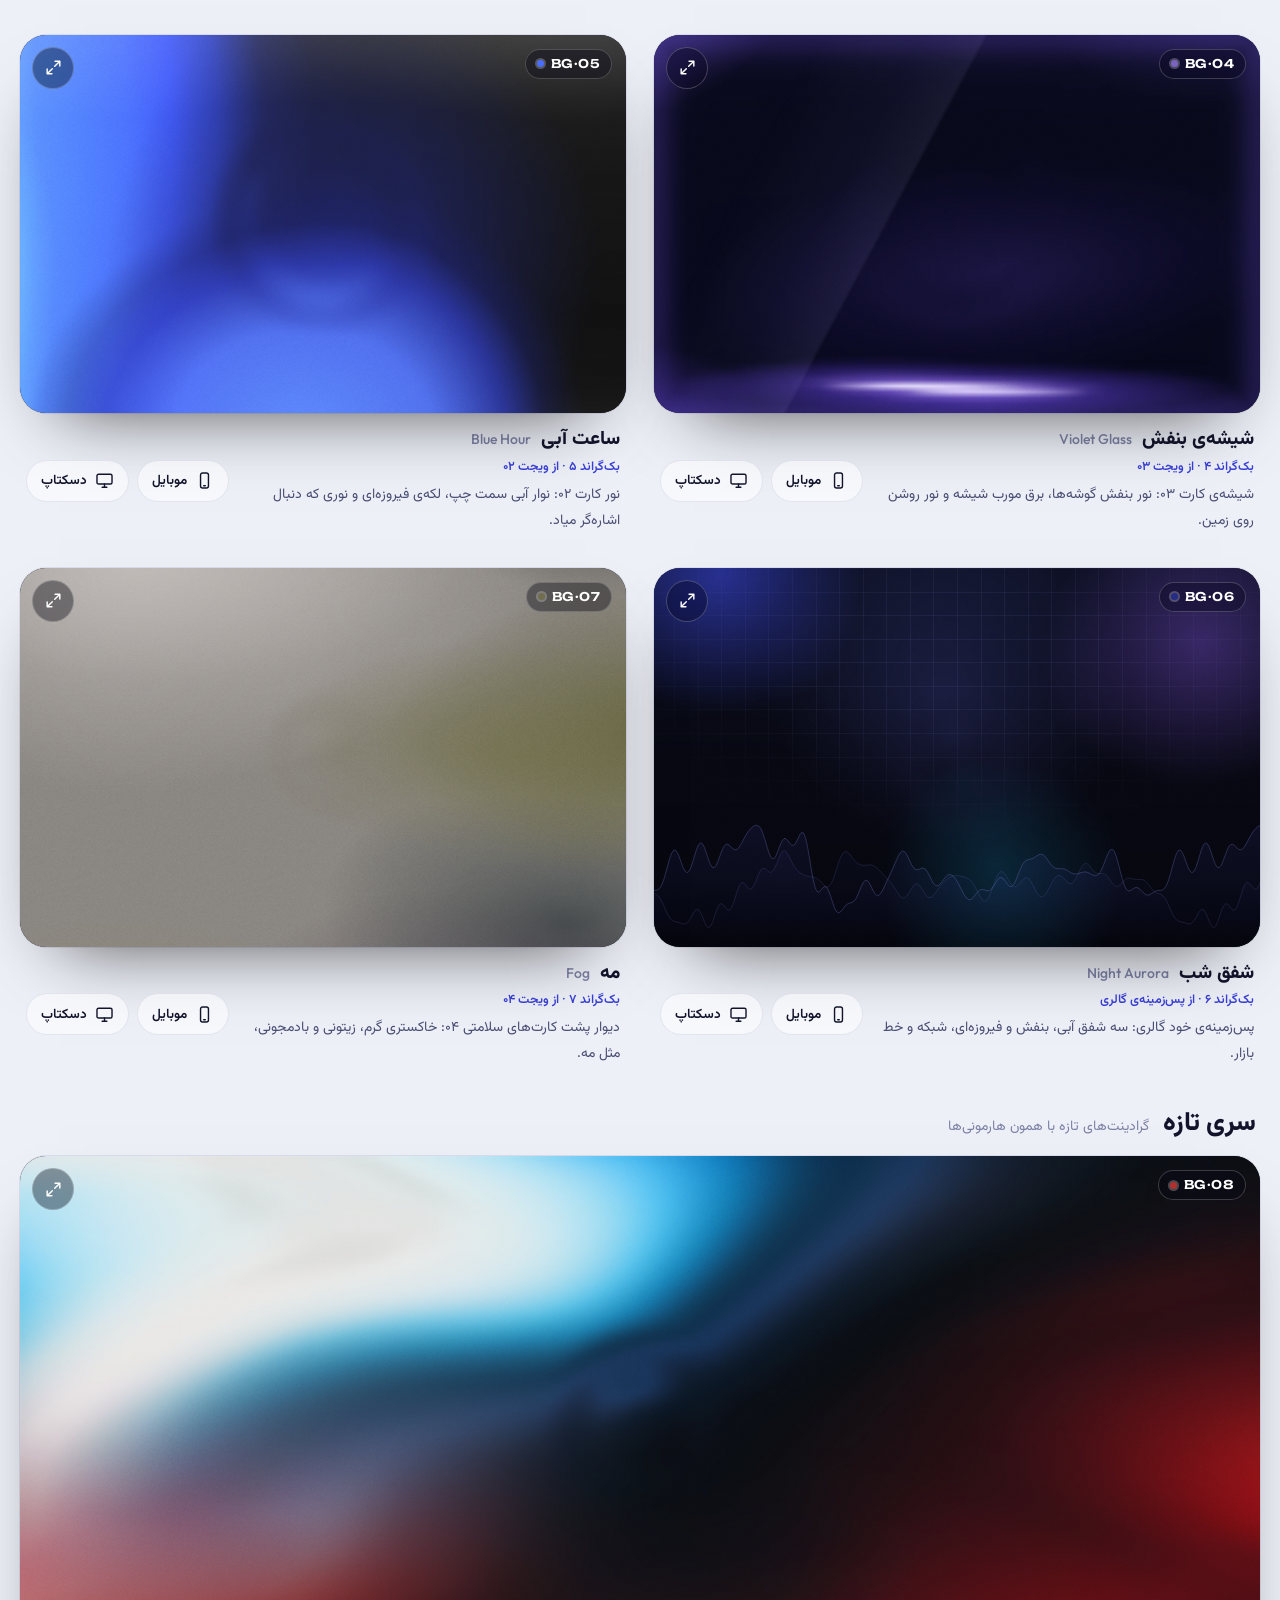
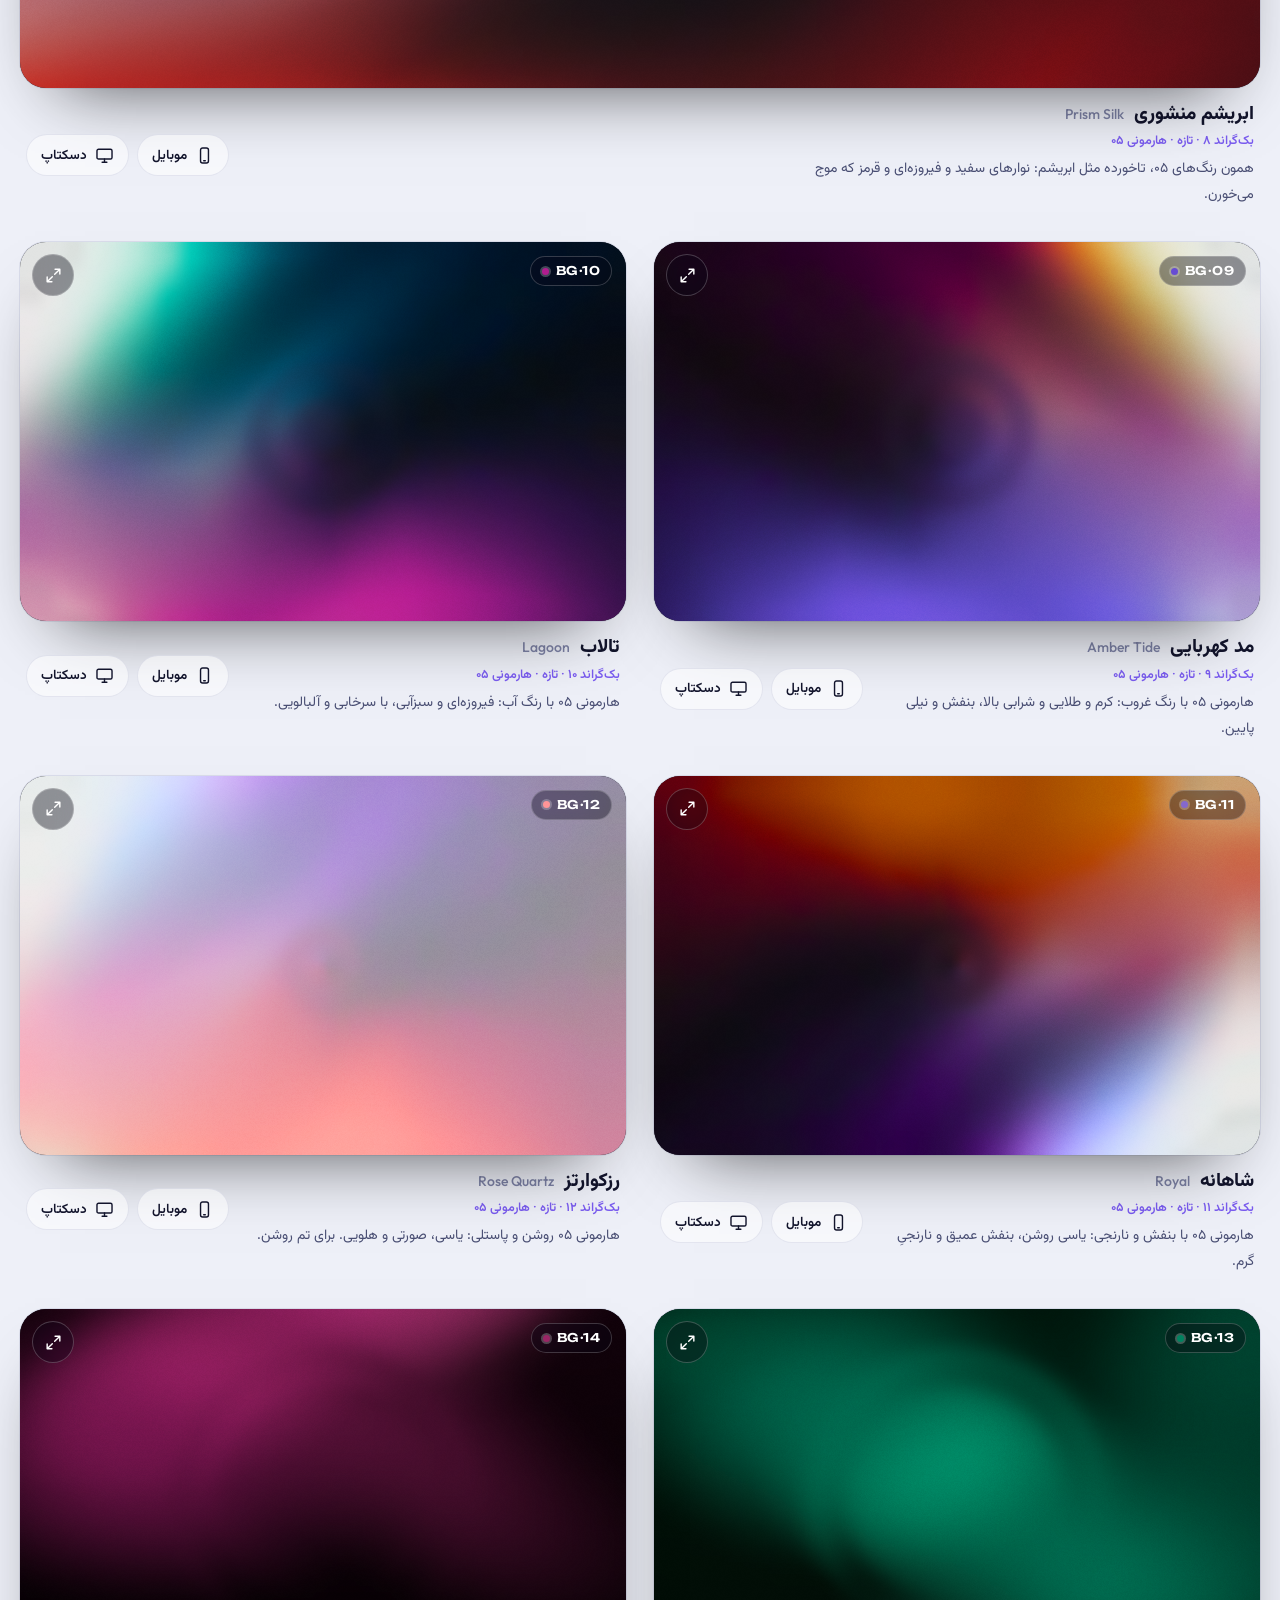
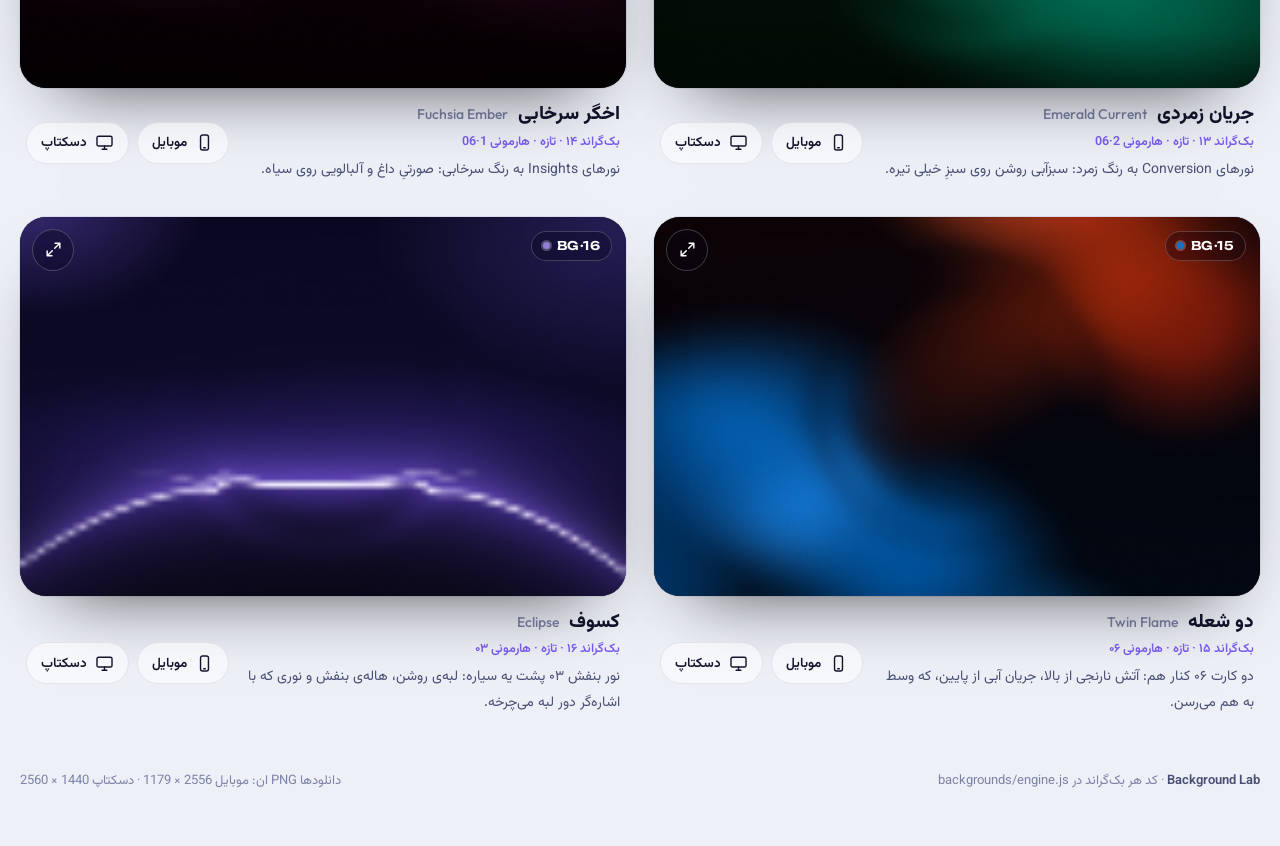
==== commit 5feaed07: "Backgrounds: complete at rest, saves only through the capability in claude.ai - Every tile paints a " ====
--- a/exchange-widgets/backgrounds/index.html
+++ b/exchange-widgets/backgrounds/index.html
@@ -3,7 +3,7 @@
 <head>
 <meta charset="utf-8">
 <meta name="viewport" content="width=device-width, initial-scale=1, viewport-fit=cover">
-<title>Background Lab</title>
+<title>Exchange Background Lab</title>
 <meta name="claude:viewport-fit-sides" content="cover">
 <meta name="description" content="بک‌گراندهای گرادینت و شفق ویجت‌های اپ صرافی، جدا و زنده، با دانلود برای موبایل و دسکتاپ.">
 <link rel="preconnect" href="https://fonts.googleapis.com">
--- a/exchange-widgets/backgrounds/page.css
+++ b/exchange-widgets/backgrounds/page.css
@@ -62,11 +62,6 @@
 }
 .bgl.no-grain .bgl-grain { opacity: .07; }   /* just enough to dither dark gradients */
 
-/* the frame's entrance: a soft rise as it scrolls in */
-.bgl-tile { opacity: 0; transform: translate3d(0, 28px, 0); transition: opacity .9s ease, transform 1.1s cubic-bezier(.16, 1, .3, 1); }
-.bgl-tile.is-in { opacity: 1; transform: none; }
-.bgl.is-still .bgl-tile { opacity: 1; transform: none; transition: none; }
-
 /* chips on the frame */
 .bgl-num {
   position: absolute;
@@ -80,7 +75,7 @@
   padding-inline: 11px;
   border: 1px solid rgba(255, 255, 255, .2);
   border-radius: 999px;
-  background: rgba(8, 9, 20, .26);
+  background: rgba(8, 9, 20, .4);
   -webkit-backdrop-filter: blur(10px) saturate(1.3);
   backdrop-filter: blur(10px) saturate(1.3);
   color: #fff;
@@ -102,7 +97,7 @@
   padding: 0;
   border: 1px solid rgba(255, 255, 255, .22);
   border-radius: 50%;
-  background: rgba(8, 9, 20, .26);
+  background: rgba(8, 9, 20, .4);
   -webkit-backdrop-filter: blur(10px) saturate(1.3);
   backdrop-filter: blur(10px) saturate(1.3);
   color: #fff;
@@ -166,6 +161,7 @@
 .bglv-ui {
   position: absolute;
   inset: 0;
+  background: linear-gradient(180deg, rgba(4, 5, 12, .34), rgba(4, 5, 12, 0) 22%, rgba(4, 5, 12, 0) 76%, rgba(4, 5, 12, .3));   /* keeps the bars readable on light backgrounds */
   display: flex;
   flex-direction: column;
   justify-content: space-between;
@@ -179,9 +175,9 @@
 .bglv-top .bgl-num { position: static; flex: none; }
 .bglv-name { flex: 1; min-width: 0; margin: 0; display: flex; align-items: baseline; gap: 10px; font-size: 18px; font-weight: 800; text-shadow: 0 1px 12px rgba(0, 0, 0, .35); white-space: nowrap; overflow: hidden; text-overflow: ellipsis; }
 .bglv-en { font: 500 14px/1.2 var(--font-latin); opacity: .75; }
-.bglv-hint { align-self: center; margin: 0; padding: 8px 14px; border-radius: 999px; background: rgba(8, 9, 20, .24); -webkit-backdrop-filter: blur(10px); backdrop-filter: blur(10px); font-size: 13px; opacity: .9; transition: opacity .8s ease; }
+.bglv-hint { align-self: center; margin: 0; padding: 8px 14px; border-radius: 999px; background: rgba(8, 9, 20, .42); -webkit-backdrop-filter: blur(10px); backdrop-filter: blur(10px); font-size: 13px; opacity: .9; transition: opacity .8s ease; }
 .bglv-hint.is-gone { opacity: 0; }
-.bglv-bar { align-self: center; gap: 8px; padding: 6px; border: 1px solid rgba(255, 255, 255, .16); border-radius: 999px; background: rgba(8, 9, 20, .3); -webkit-backdrop-filter: blur(14px) saturate(1.4); backdrop-filter: blur(14px) saturate(1.4); }
+.bglv-bar { align-self: center; gap: 8px; padding: 6px; border: 1px solid rgba(255, 255, 255, .16); border-radius: 999px; background: rgba(8, 9, 20, .46); -webkit-backdrop-filter: blur(14px) saturate(1.4); backdrop-filter: blur(14px) saturate(1.4); }
 .bglv-btn {
   display: inline-flex;
   align-items: center;
@@ -202,7 +198,7 @@
 .bglv-btn:hover { background: rgba(255, 255, 255, .12); }
 .bglv-btn:active { transform: scale(.94); }
 .bglv-btn:focus-visible, .bgl-open:focus-visible { outline: 2px solid #fff; outline-offset: 2px; }
-.bglv-close { flex: none; border: 1px solid rgba(255, 255, 255, .2); background: rgba(8, 9, 20, .3); -webkit-backdrop-filter: blur(10px); backdrop-filter: blur(10px); }
+.bglv-close { flex: none; border: 1px solid rgba(255, 255, 255, .2); background: rgba(8, 9, 20, .46); -webkit-backdrop-filter: blur(10px); backdrop-filter: blur(10px); }
 .bglv-btn .i-play { display: none; }
 .bglv-btn[aria-pressed="true"] .i-play { display: block; }
 .bglv-btn[aria-pressed="true"] .i-pause { display: none; }
@@ -248,6 +244,5 @@
 }
 
 @media (prefers-reduced-motion: reduce) {
-  .bgl-tile { opacity: 1; transform: none; transition: none; }
   .bglv-ui, .bgl-grain, .bgl-ambient { transition: none; }
 }
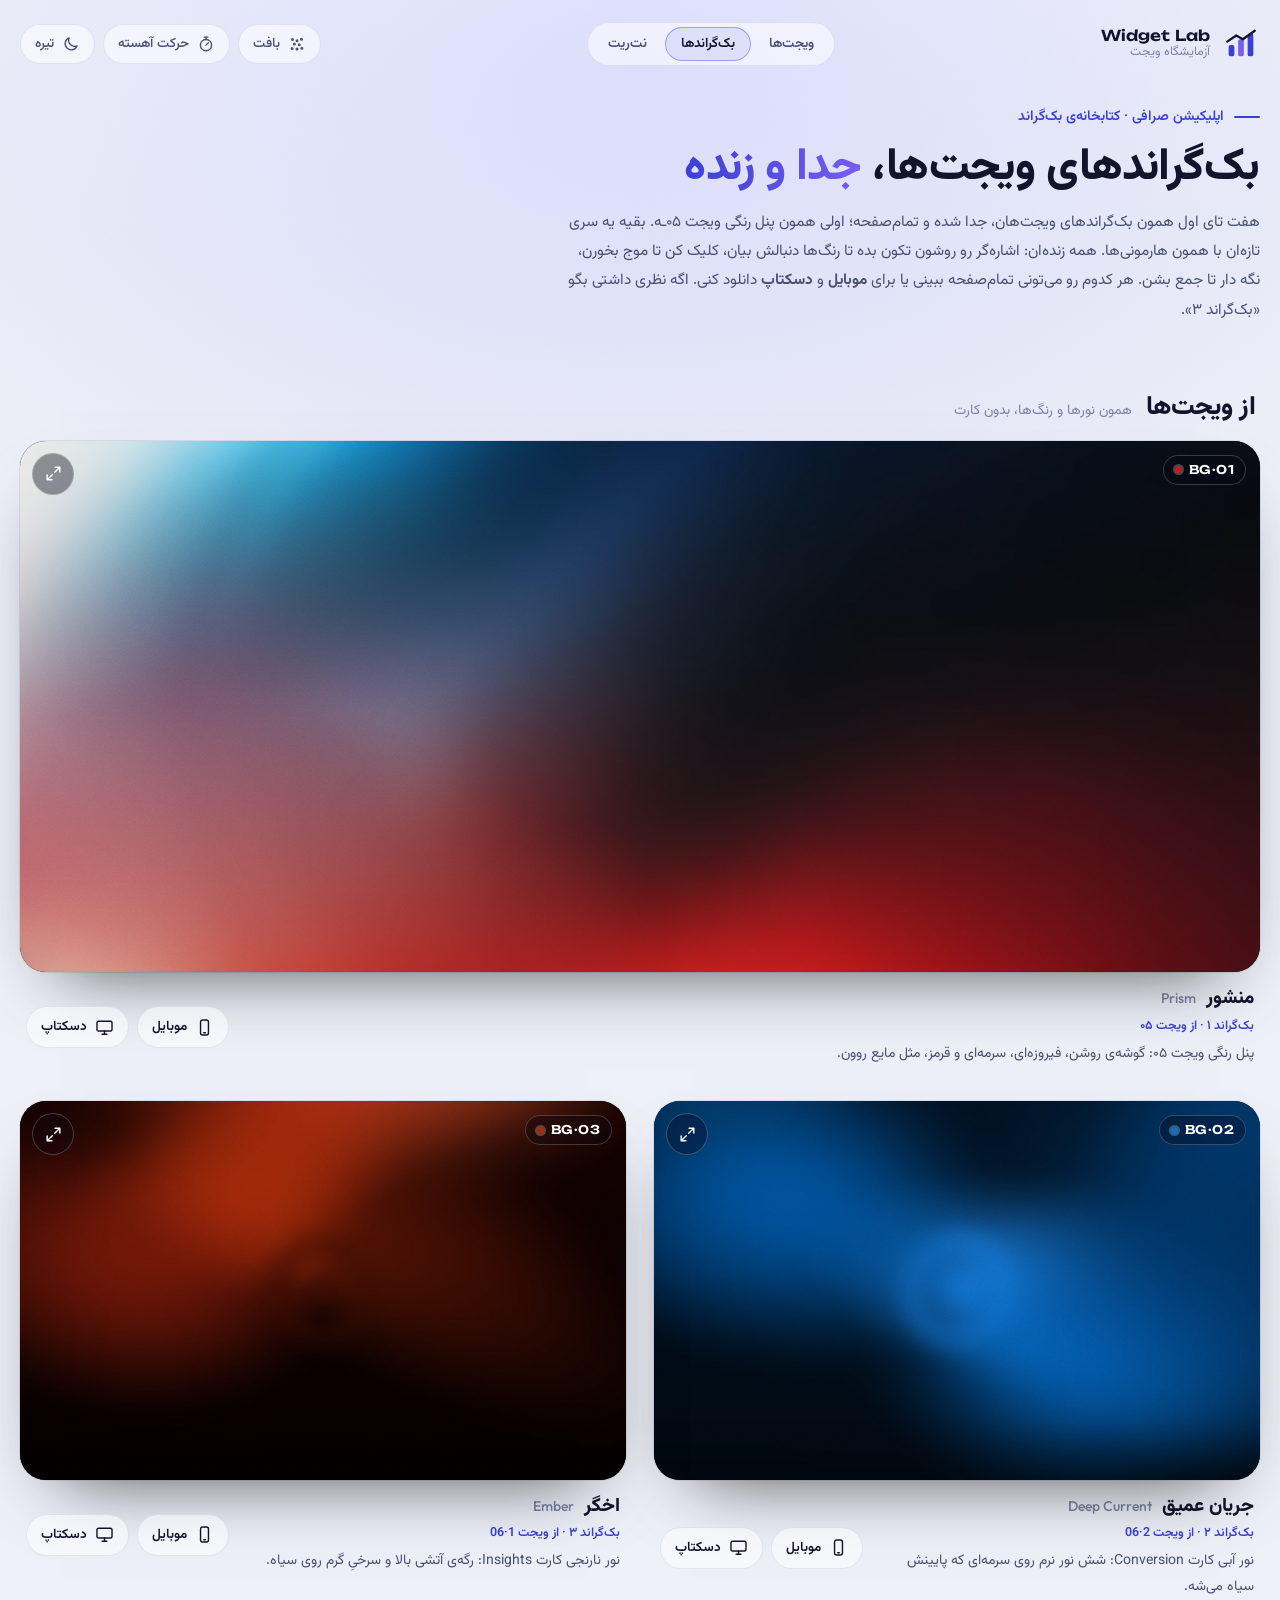
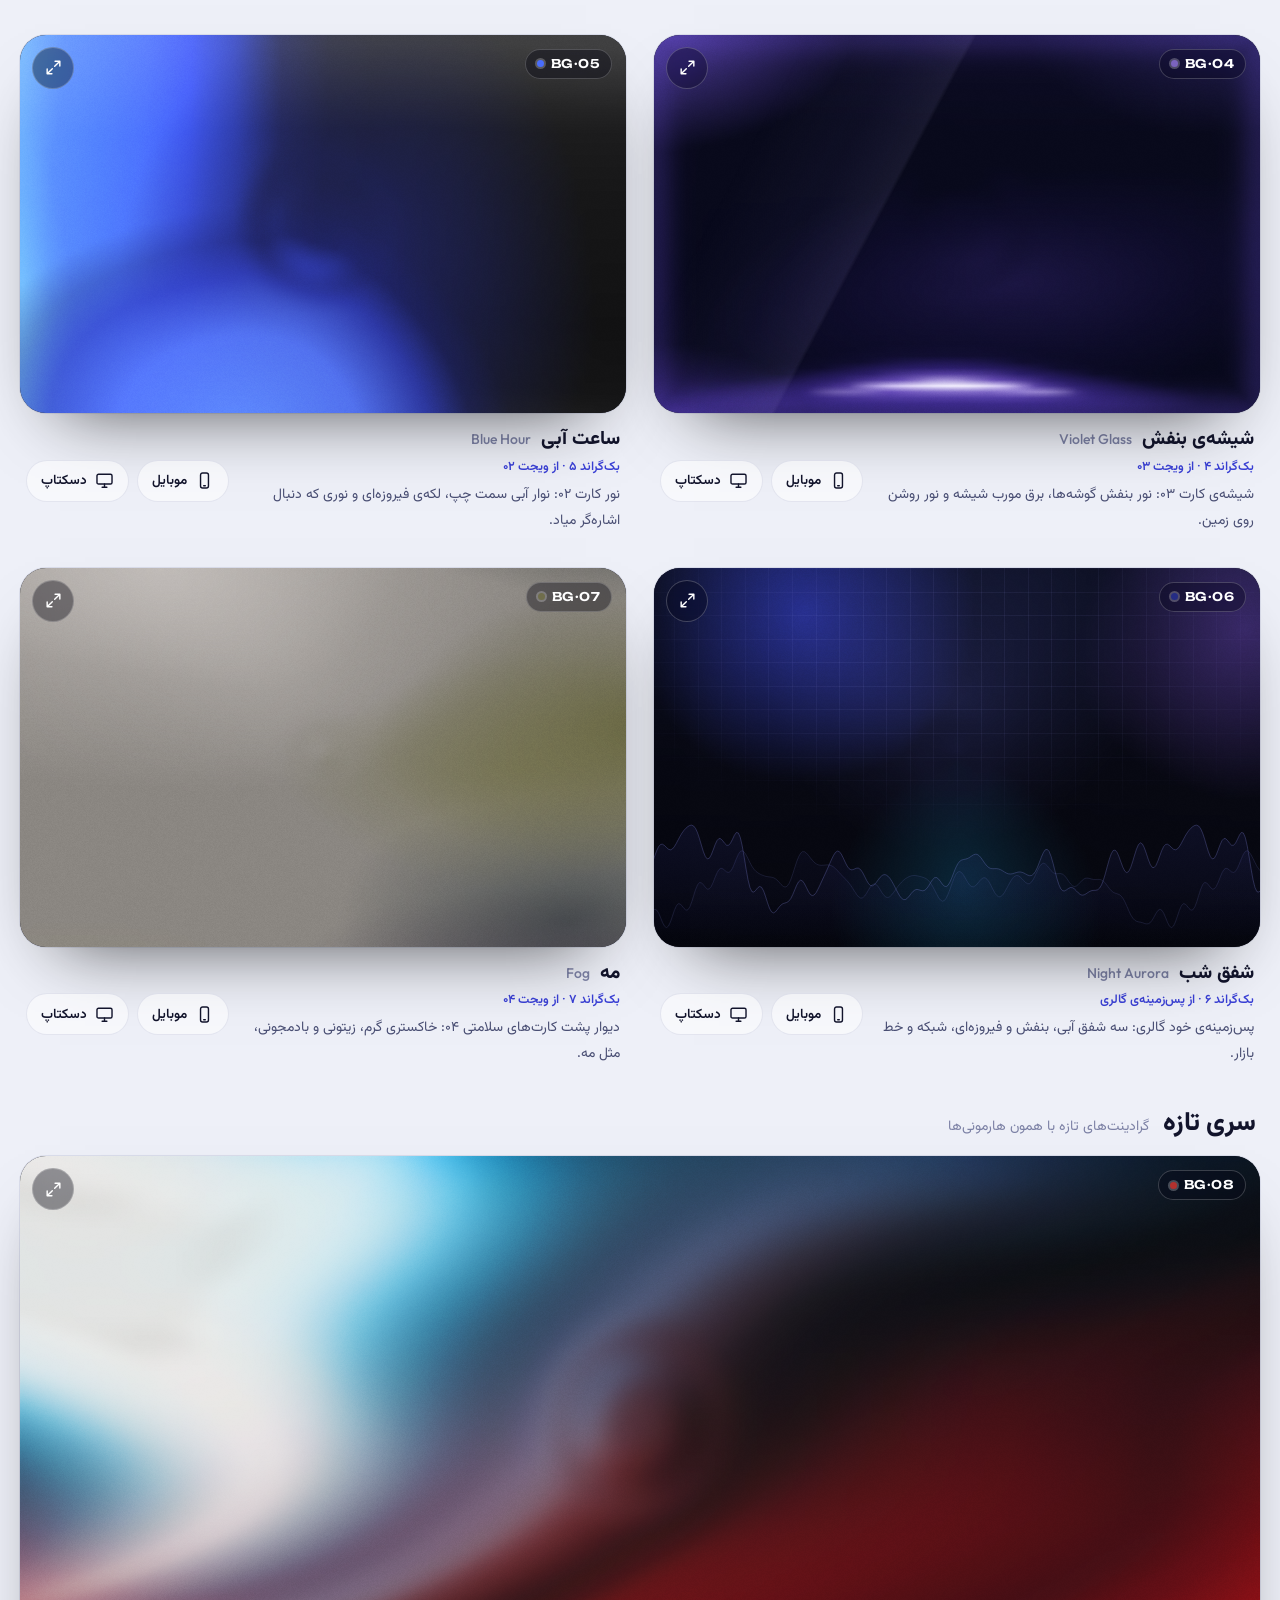
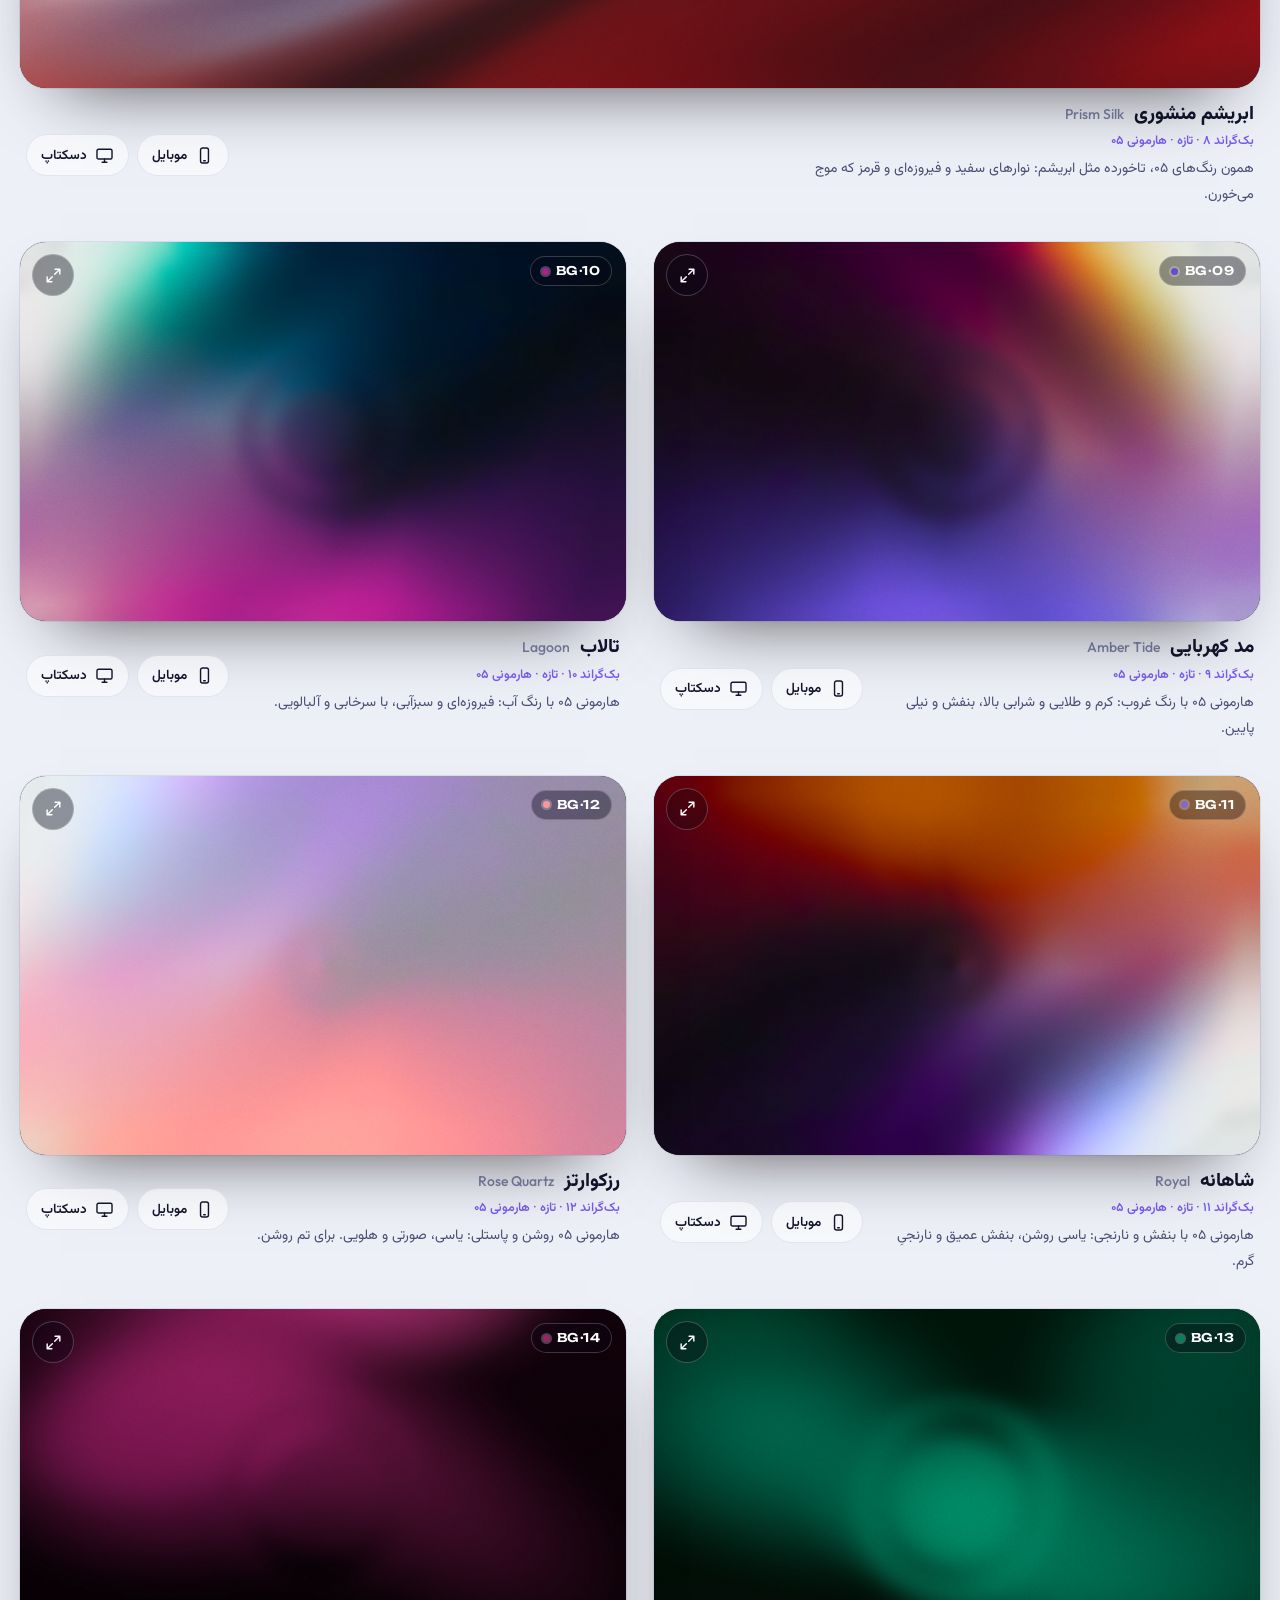
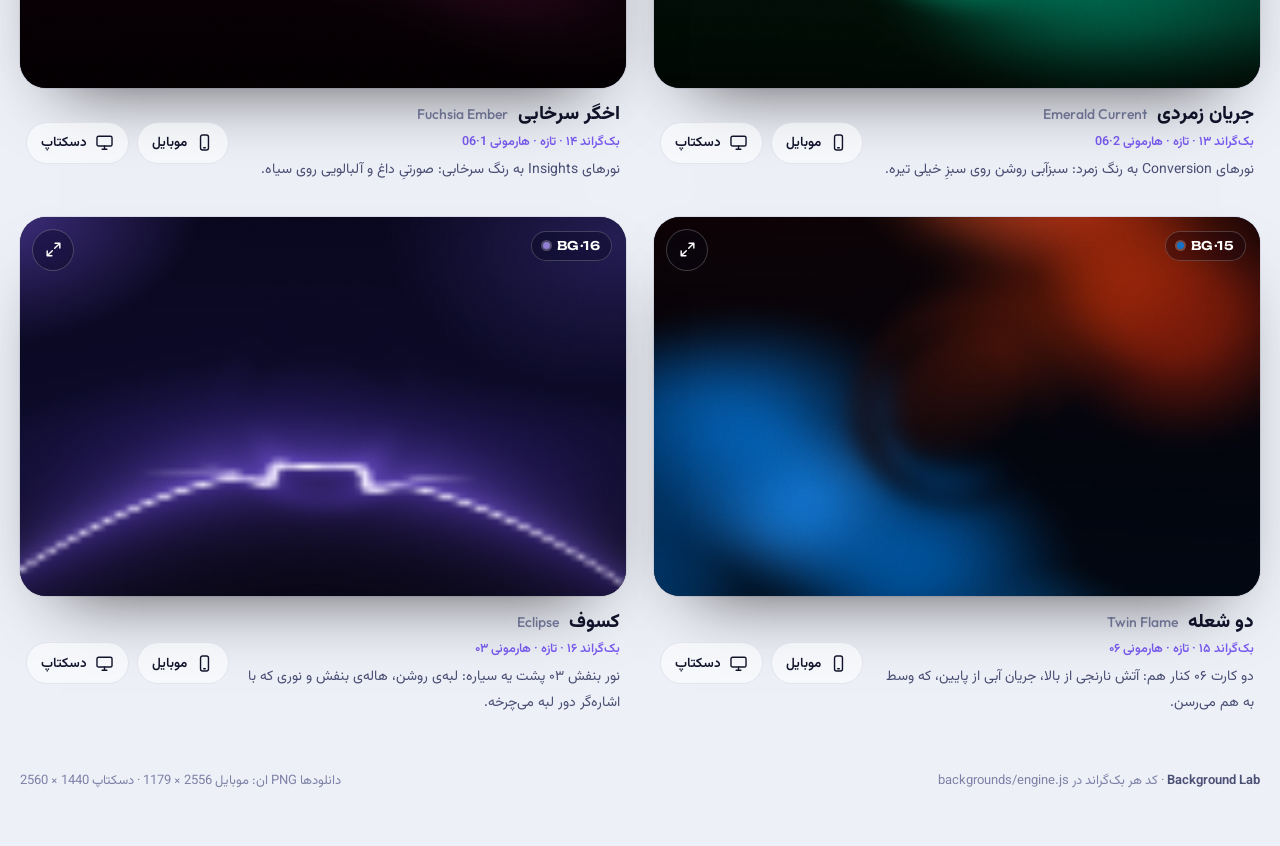
==== commit 50ce9991: "NetRate widgets, batch 1: rate-large (from 01) and chart-medium (from 02) A third section for the Ne" ====
--- a/exchange-widgets/backgrounds/index.html
+++ b/exchange-widgets/backgrounds/index.html
@@ -41,6 +41,7 @@
     <nav class="sections" aria-label="بخش‌ها">
       <a href="../index.html" data-section="widgets">ویجت‌ها</a>
       <a href="#top" data-section="backgrounds" aria-current="page">بک‌گراندها</a>
+      <a href="../netrate/index.html" data-section="netrate">نت‌ریت</a>
     </nav>
     <div class="tools">
       <button class="tool" type="button" data-tool="grain" aria-pressed="false" title="بافت دانه‌دانه روی بک‌گراندها و فایل‌های دانلودی">
